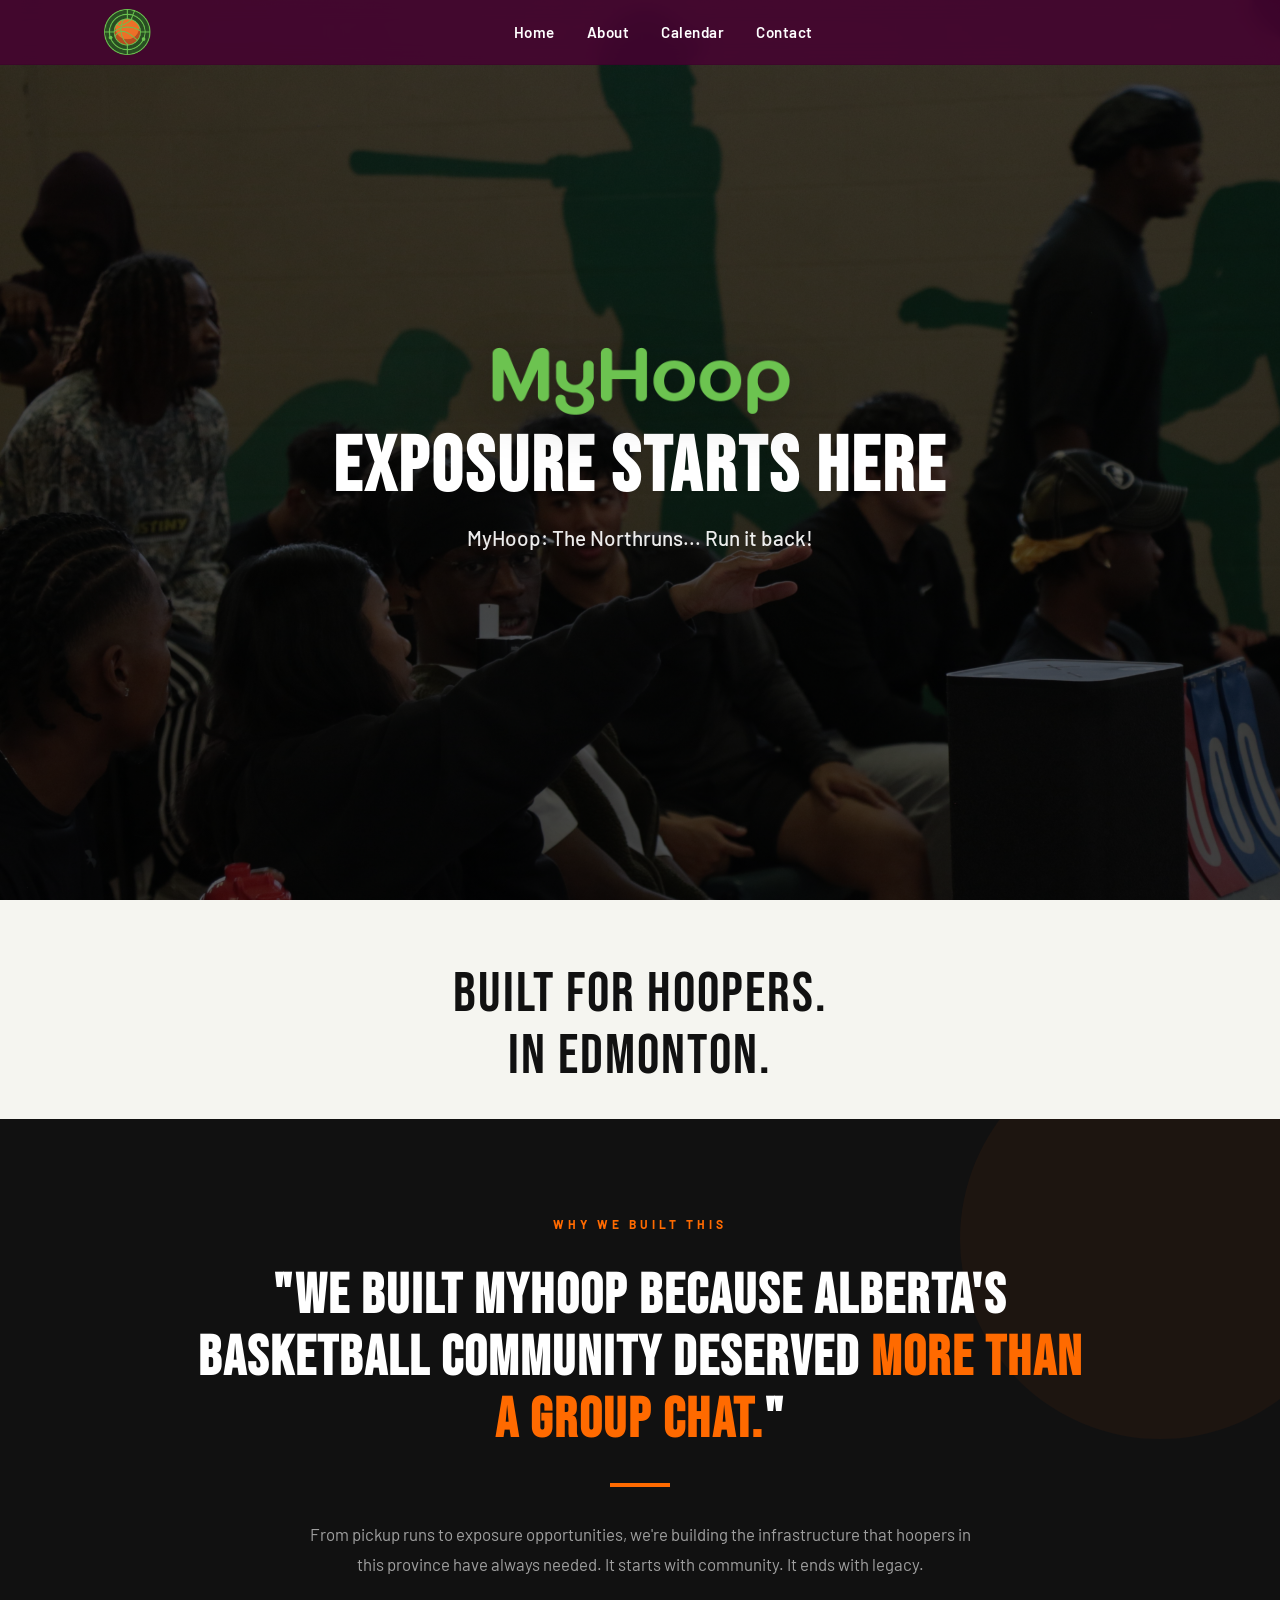
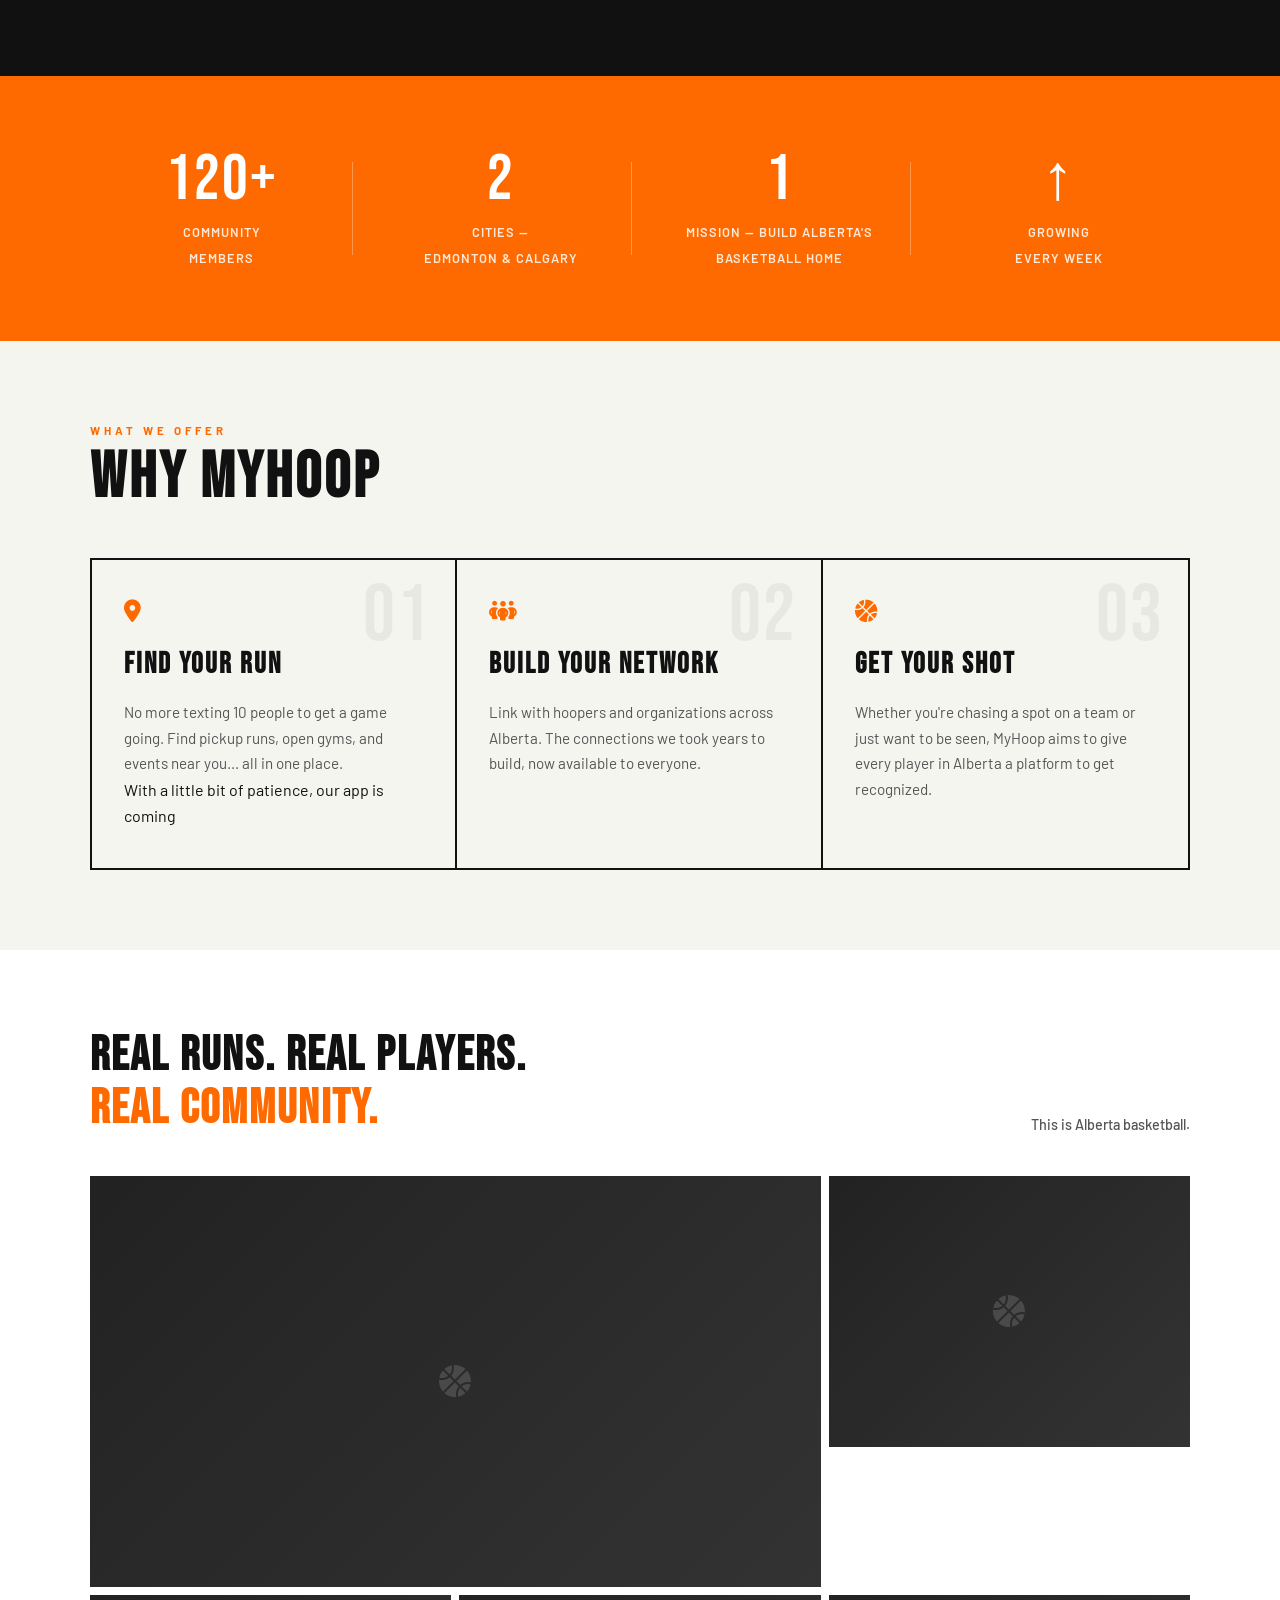
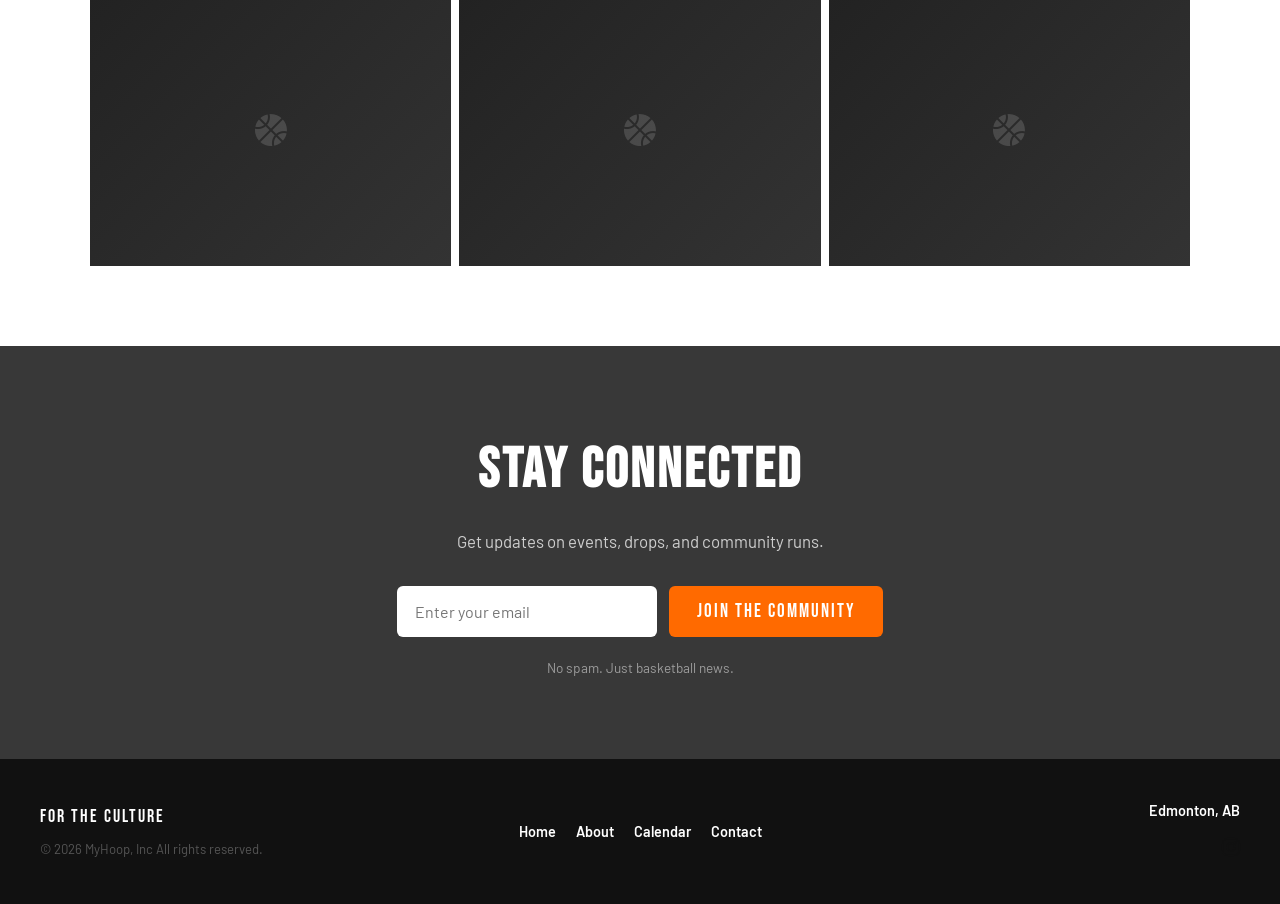
==== public/index.html @ 74fb1b5c "feat: add js script page to ameliorate the code reading but also separated the event from the calend" ====
<!DOCTYPE html>
<html lang="en">
<head>
  <meta charset="UTF-8" />
  <meta name="viewport" content="width=device-width, initial-scale=1.0">
  <link href="https://cdnjs.cloudflare.com/ajax/libs/font-awesome/6.5.1/css/all.min.css" rel="stylesheet"/>
  <link href="https://fonts.googleapis.com/css2?family=Bebas+Neue&family=Barlow:wght@400;500;600;700&display=swap" rel="stylesheet">
  <meta charset="UTF-8" />
  <title>MyHoop,Inc</title>
  <link rel="stylesheet" href="css/styles.css" />
  <link rel="icon" type="image/png" sizes="32x32" href="images/Logo_NoWords.png">
</head>
<body>

  <!-- NAVBAR -->
  <nav class="navbar">
    <div class="nav-inner">
      <div class="nav-left">
        <a href="index.html" class="brand">
          <img src="images/Logo_NoWords.png" alt="MyHoop,Inc Logo" class="logo">
        </a>
      </div>
      <div class="nav-center">
        <a href="index.html">Home</a>
        <a href="about.html">About</a>
        <a href="calendar.html">Calendar</a>
        <a href="contact.html">Contact</a>
      </div>
      <div class="nav-right">
        <button class="hamburger" id="hamburger" aria-label="Open menu">
          <span></span>
          <span></span>
          <span></span>
        </button>
      </div>
    </div>
  </nav>

  <!-- Slide Menu -->
  <div class="mobile-overlay" id="mobileOverlay"></div>
  <div class="mobile-menu" id="mobileMenu">
    <button class="mobile-menu-close" id="mobileClose">✕</button>
    <nav class="mobile-nav">
      <a href="index.html">Home</a>
      <a href="about.html">About</a>
      <a href="calendar.html">Calendar</a>
      <a href="contact.html">Contact</a>
    </nav>
  </div>

  <!-- HERO -->
  <header class="hero">
    <img src="images/hero_img.jpg" alt="Hero Image" class="hero-img">
    <div class="hero-content">
      <img src="images/Logo_Words.png" alt="MyHoop Logo" class="hero-logo">
      <h1>Exposure starts here</h1>
      <p>MyHoop: The Northruns... Run it back!</p>
    </div>
  </header>

  <!-- DESCRIPTION -->
  <section class="description">
    <p>Built for hoopers.<br> In Edmonton.</p>
  </section>

  <!-- SECTION 2: MISSION STATEMENT -->
  <section class="mission reveal">
    <div class="mission-inner">
      <span class="mission-label">Why we built this</span>
      <h2 class="mission-quote">
        "We built MyHoop because Alberta's basketball community deserved
        <span>more than a group chat.</span>"
      </h2>
      <div class="mission-bar"></div>
      <p class="mission-body">
        From pickup runs to exposure opportunities, we're building the infrastructure
        that hoopers in this province have always needed.
        It starts with community. It ends with legacy.
      </p>
    </div>
  </section>

  <!-- SECTION 3: STATS BAR -->
  <section class="stats reveal">
    <div class="stats-grid">
      <div class="stat-item">
        <span class="stat-number">120+</span>
        <span class="stat-label">Community<br>Members</span>
      </div>
      <div class="stat-item">
        <span class="stat-number">2</span>
        <span class="stat-label">Cities —<br>Edmonton & Calgary</span>
      </div>
      <div class="stat-item">
        <span class="stat-number">1</span>
        <span class="stat-label">Mission — build Alberta's<br>basketball home</span>
      </div>
      <div class="stat-item">
        <span class="stat-number">↑</span>
        <span class="stat-label">Growing<br>every week</span>
      </div>
    </div>
  </section>

  <!-- SECTION 4: WHY MYHOOP -->
  <section class="why reveal">
    <div class="why-inner">
      <div class="section-header">
        <span class="section-label">What we offer</span>
        <h2 class="section-title">Why MyHoop</h2>
      </div>
      <div class="why-grid">
        <div class="why-card">
          <span class="why-number">01</span>
          <i class="fa-solid fa-location-dot why-icon"></i>
          <h3 class="why-card-title">Find Your Run</h3>
          <p class="why-card-body">No more texting 10 people to get a game going. Find pickup runs, open gyms, and events near you... all in one place.</p>
          <p>With a little bit of patience, our app is coming</p>
        </div>
        <div class="why-card">
          <span class="why-number">02</span>
          <i class="fa-solid fa-people-group why-icon"></i>
          <h3 class="why-card-title">Build Your Network</h3>
          <p class="why-card-body">Link with hoopers and organizations across Alberta. The connections we took years to build, now available to everyone.</p>
        </div>
        <div class="why-card">
          <span class="why-number">03</span>
          <i class="fa-solid fa-basketball why-icon"></i>
          <h3 class="why-card-title">Get Your Shot</h3>
          <p class="why-card-body">Whether you're chasing a spot on a team or just want to be seen, MyHoop aims to give every player in Alberta a platform to get recognized.</p>
        </div>
      </div>
    </div>
  </section>

  <!-- SECTION 5: COMMUNITY PHOTOS -->
  <section class="community reveal">
    <div class="community-inner">
      <div class="community-intro">
        <h2 class="community-tagline">Real runs. Real players.<br><span>Real community.</span></h2>
        <p class="community-sub">This is Alberta basketball.</p>
      </div>
      <div class="photo-grid">
        <div class="photo-slot">
          <img src="images/home1.JPG" alt="Community run" onerror="this.parentElement.innerHTML='<div class=\'photo-placeholder\'><i class=\'fa-solid fa-basketball\'></i></div>'">
        </div>
        <div class="photo-slot">
          <img src="images/home2.jpg" alt="Community" onerror="this.parentElement.innerHTML='<div class=\'photo-placeholder\'><i class=\'fa-solid fa-basketball\'></i></div>'">
        </div>
        <div class="photo-slot">
          <img src="images/home3.JPG" alt="Community" onerror="this.parentElement.innerHTML='<div class=\'photo-placeholder\'><i class=\'fa-solid fa-basketball\'></i></div>'">
        </div>
        <div class="photo-slot">
          <img src="images/home4.JPG" alt="Community" onerror="this.parentElement.innerHTML='<div class=\'photo-placeholder\'><i class=\'fa-solid fa-basketball\'></i></div>'">
        </div>
        <div class="photo-slot">
          <img src="images/home5.jpg" alt="Community" onerror="this.parentElement.innerHTML='<div class=\'photo-placeholder\'><i class=\'fa-solid fa-basketball\'></i></div>'">
        </div>
      </div>
    </div>
  </section>

  <!-- CTA -->
  <section class="cta">
    <h2>Stay Connected</h2>
    <p>Get updates on events, drops, and community runs.</p>

    <form id="ctaSubscribe" class="cta-form">
      <input 
        id="email"
        type="email" 
        placeholder="Enter your email" 
        required
      >
      <button type="submit">Join the Community</button>
    </form>

    <div id="subConfirmation" class="sub-confirmation"></div>

    <span class="cta-note">No spam. Just basketball news.</span>
  </section>

  <!-- FOOTER -->
  <footer class="site-footer">
    <div class="footer-content">
      <!-- Left -->
      <div class="footer-brand">
        <p class="tagline">For the culture</p>
        <p class="copyright">© 2026 MyHoop, Inc All rights reserved.</p>
      </div>
      <!-- Middle -->
      <nav class="footer-nav">
        <a href="index.html">Home</a>
        <a href="about.html">About</a>
        <a href="calendar.html">Calendar</a>
        <a href="contact.html">Contact</a>
      </nav>
      <!-- Right -->
      <div class="footer-social">
        <span class="location">Edmonton, AB</span>

          <a href="https://www.instagram.com/myhoophq" target="_blank" aria-label="Instagram" rel="noopener">
            <i class="fa-brands fa-instagram"></i>
          </a>
        </div>
      </div>

    </div>
  </footer>

  <script src="js/nav_ham.js"></script>
  <script src="js/subscribe.js"></script>
  <script>
    const reveals = document.querySelectorAll('.reveal');
    const observer = new IntersectionObserver((entries) => {
      entries.forEach(entry => {
        if (entry.isIntersecting) {
          entry.target.classList.add('visible');
          observer.unobserve(entry.target);
        }
      });
    }, { threshold: 0.1 });
    reveals.forEach(el => observer.observe(el));

  </script>

</body>
</html>
---- public/css/styles.css ----
@import url('https://fonts.googleapis.com/css2?family=Bebas+Neue&family=Barlow:wght@400;500;600;700&display=swap');

:root {
  --orange:    #ff6a00;
  --black:     #111111;
  --dark:      #383838;
  --white:     #ffffff;
  --light:     #f5f5f5;
  --gray:      #555555;
  --chalk:     #F5F5F0;
  --burgundy:  rgba(70, 2, 49, 0.85);
  --green:     #1DB954;
  --green-dark:  #1a4d26;
  --font-display: 'Bebas Neue', sans-serif;
  --font-body:    'Barlow', system-ui, sans-serif;
}

*, *::before, *::after { box-sizing: border-box; margin: 0; padding: 0; }
body { font-family: var(--font-body); line-height: 1.6; color: var(--black); background: var(--chalk); overflow-x: hidden; }

/* ── NAVBAR ─────────────────────────────────────────────── */
.navbar {
  width: 100%;
  height: 65px;
  position: absolute;
  top: 0; left: 0;
  z-index: 50;
  background: var(--burgundy);
  backdrop-filter: blur(10px);
  border-bottom: 1px solid rgba(0,0,0,0.08);
}

.nav-inner {
  max-width: 1200px;
  margin: 0 auto;
  height: 100%;
  padding: 0 64px;
  display: flex;
  align-items: center;
  justify-content: space-between;
  gap: 24px;
}

.nav-left  { display: flex; align-items: center; }
.nav-right { display: flex; align-items: center; justify-content: flex-end; }

.nav-center {
  display: flex;
  gap: 2rem;
  align-items: center;
}

.nav-center a {
  text-decoration: none;
  color: var(--white);
  font-family: var(--font-body);
  font-weight: 600;
  font-size: 0.95rem;
  letter-spacing: 0.5px;
  transition: color 0.2s ease;
}

.nav-center a:hover { color: var(--orange); }

.logo {
  height: 46px;
  width: auto;
  display: block;
}

/* ── NAV : HAMBURGER BUTTON ────────────────────────────────────────── */
.hamburger {
  display: none;
  flex-direction: column;
  gap: 5px;
  background: none;
  border: none;
  cursor: pointer;
  padding: 4px;
}

.hamburger span {
  display: block;
  width: 24px;
  height: 2px;
  background: var(--white);
  border-radius: 2px;
  transition: all 0.3s ease;
}

/* ── NAV : MOBILE MENU ─────────────────────────────────────────────── */
.mobile-menu {
  position: fixed;
  top: 0;
  right: -100%;
  left: auto;
  width: 75%;
  max-width: 320px;
  height: 100vh;
  background: var(--white);
  z-index: 200;
  padding: 2rem 2rem;
  transition: left 0.35s ease;
  display: flex;
  flex-direction: column;
}

.mobile-menu.open {
  right: 0;
}

.mobile-menu-close {
  align-self: flex-end;
  background: none;
  border: none;
  font-size: 1.3rem;
  cursor: pointer;
  color: var(--black);
  margin-bottom: 2.5rem;
  padding: 4px;
}

.mobile-nav {
  display: flex;
  flex-direction: column;
  gap: 0;
}

.mobile-nav a {
  font-family: var(--font-body);
  font-size: 1.2rem;
  font-weight: 600;
  color: var(--black);
  text-decoration: none;
  padding: 1.1rem 0;
  border-bottom: 1px solid #eeeeee;
  display: flex;
  justify-content: space-between;
  align-items: center;
  transition: color 0.2s ease;
}

.mobile-nav a::after {
  content: "›";
  font-size: 1.2rem;
  color: #ccc;
}

.mobile-nav a:hover { color: var(--orange); }

/* OVERLAY  */
.mobile-overlay {
  position: fixed;
  inset: 0;
  background: rgba(0,0,0,0.45);
  z-index: 199;
  opacity: 0;
  pointer-events: none;
  transition: opacity 0.35s ease;
}

.mobile-overlay.open {
  opacity: 1;
  pointer-events: all;
}

/* ── HERO ────────────────────────────────────────────────── */
.hero {
  position: relative;
  height: 100vh;
  overflow: hidden;
}

.hero-img {
  position: absolute;
  inset: 0;
  width: 100%;
  height: 100%;
  object-fit: cover;
  object-position: center;
}

.hero::after {
  content: "";
  position: absolute;
  inset: 0;
  background: linear-gradient(to bottom, rgba(0,0,0,0.55), rgba(0,0,0,0.65));
  z-index: 1;
}

.hero-content {
  position: absolute;
  z-index: 2;
  top: 50%;
  left: 50%;
  transform: translate(-50%, -50%);
  display: flex;
  flex-direction: column;
  align-items: center;
  text-align: center;
  gap: 16px;
  width: min(1000px, 92%);
  padding: 0 16px;
}

.hero-logo {
  width: 300px;
  height: auto;
  filter: drop-shadow(0 10px 24px rgba(0,0,0,0.35));
}

.hero-content h1 {
  margin: 0;
  color: var(--white);
  font-family: var(--font-display);
  font-size: clamp(2.6rem, 6vw, 5.5rem);
  letter-spacing: 3px;
  line-height: 0.95;
}

.hero-content p {
  margin: 0;
  color: rgba(255,255,255,0.92);
  font-family: var(--font-body);
  font-size: clamp(1rem, 1.8vw, 1.3rem);
  font-weight: 500;
}

/* ── DESCRIPTION (Home) ──────────────────────────────────── */
.description {
  font-family: var(--font-display);
  font-size: clamp(2rem, 5vw, 3.5rem);
  letter-spacing: 2px;
  color: var(--black);
  text-align: center;
  padding: 4rem 2rem 2rem;
  line-height: 1.1;
}

/* ── MISSION STATEMENT (Home — Section 2) ────────────────── */
.mission {
  padding: 6rem 2rem;
  background: var(--black);
  position: relative;
  overflow: hidden;
}

.mission::before {
  content: '';
  position: absolute;
  top: -80px; right: -80px;
  width: 400px; height: 400px;
  border-radius: 50%;
  background: var(--orange);
  opacity: 0.05;
}

.mission-inner {
  max-width: 900px;
  margin: 0 auto;
  text-align: center;
  position: relative;
}

.mission-label {
  font-family: var(--font-body);
  font-size: 0.75rem;
  font-weight: 700;
  letter-spacing: 4px;
  text-transform: uppercase;
  color: var(--orange);
  margin-bottom: 2rem;
  display: block;
}

.mission-quote {
  font-family: var(--font-display);
  font-size: clamp(2rem, 4.5vw, 3.5rem);
  color: var(--white);
  letter-spacing: 2px;
  line-height: 1.1;
  margin-bottom: 2rem;
}

.mission-quote span { color: var(--orange); }

.mission-bar {
  width: 60px;
  height: 4px;
  background: var(--orange);
  margin: 0 auto 2rem;
}

.mission-body {
  font-family: var(--font-body);
  font-size: 1.05rem;
  color: rgba(255,255,255,0.6);
  line-height: 1.8;
  max-width: 680px;
  margin: 0 auto;
}

/* ── STATS BAR (Home — Section 3) ────────────────────────── */
.stats {
  background: var(--orange);
  padding: 3.5rem 2rem;
}

.stats-grid {
  display: grid;
  grid-template-columns: repeat(4, 1fr);
  max-width: 1100px;
  margin: 0 auto;
  gap: 1rem;
}

.stat-item {
  text-align: center;
  padding: 1rem;
  position: relative;
}

.stat-item:not(:last-child)::after {
  content: '';
  position: absolute;
  right: 0; top: 20%; bottom: 20%;
  width: 1px;
  background: rgba(255,255,255,0.3);
}

.stat-number {
  font-family: var(--font-display);
  font-size: clamp(2.8rem, 5vw, 4.5rem);
  color: var(--white);
  letter-spacing: 2px;
  line-height: 1;
  display: block;
  margin-bottom: 0.4rem;
}

.stat-label {
  font-family: var(--font-body);
  font-size: 0.8rem;
  font-weight: 600;
  color: rgba(255,255,255,0.85);
  text-transform: uppercase;
  letter-spacing: 1px;
  line-height: 1.4;
}

/* ── WHY MYHOOP (Home — Section 4) ───────────────────────── */
.why {
  padding: 5rem 2rem;
  background: var(--chalk);
}

.why-inner {
  max-width: 1100px;
  margin: 0 auto;
}

.section-header { margin-bottom: 3rem; }

.section-label {
  font-family: var(--font-body);
  font-size: 0.72rem;
  font-weight: 700;
  letter-spacing: 4px;
  text-transform: uppercase;
  color: var(--orange);
  margin-bottom: 0.4rem;
  display: block;
}

.section-title {
  font-family: var(--font-display);
  font-size: clamp(2.5rem, 5vw, 4rem);
  letter-spacing: 3px;
  color: var(--black);
  line-height: 1;
}

.why-grid {
  display: grid;
  grid-template-columns: repeat(3, 1fr);
  border: 2px solid var(--black);
}

.why-card {
  padding: 2.5rem 2rem;
  border-right: 2px solid var(--black);
  position: relative;
  transition: background 0.25s ease;
}

.why-card:last-child { border-right: none; }
.why-card:hover { background: var(--indigo); }
.why-card:hover .why-card-title,
.why-card:hover .why-card-body { color: var(--white); }
.why-card:hover .why-icon { color: var(--orange); }
.why-card:hover .why-number { color: rgba(255,255,255,0.06); }

.why-number {
  font-family: var(--font-display);
  font-size: 5rem;
  color: rgba(0,0,0,0.05);
  line-height: 1;
  position: absolute;
  top: 1rem; right: 1.5rem;
  letter-spacing: 2px;
  transition: color 0.25s ease;
  user-select: none;
}

.why-icon {
  font-size: 1.4rem;
  color: var(--orange);
  margin-bottom: 1.2rem;
  display: block;
  transition: color 0.25s ease;
}

.why-card-title {
  font-family: var(--font-display);
  font-size: 1.8rem;
  letter-spacing: 2px;
  color: var(--black);
  margin-bottom: 0.75rem;
  transition: color 0.25s ease;
}

.why-card-body {
  font-family: var(--font-body);
  font-size: 0.95rem;
  color: var(--gray);
  line-height: 1.7;
  transition: color 0.25s ease;
}

/* ── COMMUNITY PHOTOS (Home — Section 5) ─────────────────── */
.community {
  padding: 5rem 2rem;
  background: var(--white);
}

.community-inner {
  max-width: 1100px;
  margin: 0 auto;
}

.community-intro {
  display: flex;
  justify-content: space-between;
  align-items: flex-end;
  margin-bottom: 2.5rem;
  flex-wrap: wrap;
  gap: 1rem;
}

.community-tagline {
  font-family: var(--font-display);
  font-size: clamp(2rem, 4vw, 3rem);
  letter-spacing: 2px;
  line-height: 1.1;
  color: var(--black);
}

.community-tagline span { color: var(--orange); }

.community-sub {
  font-family: var(--font-body);
  font-size: 0.9rem;
  color: var(--gray);
  font-weight: 500;
}

.photo-grid {
  display: grid;
  grid-template-columns: repeat(3, 1fr);
  grid-template-rows: auto auto;
  gap: 8px;
}

.photo-slot {
  background: #ddd;
  aspect-ratio: 4/3;
  overflow: hidden;
}

.photo-slot:first-child {
  grid-column: span 2;
  aspect-ratio: 16/9;
}

.photo-slot img {
  width: 100%; height: 100%;
  object-fit: cover;
  display: block;
  transition: transform 0.4s ease;
}

.photo-slot:hover img { transform: scale(1.04); }

.photo-placeholder {
  width: 100%; height: 100%;
  background: linear-gradient(135deg, #222 0%, #333 100%);
  display: flex;
  align-items: center;
  justify-content: center;
}

.photo-placeholder i {
  font-size: 2rem;
  color: rgba(255,255,255,0.15);
}

/* ── CALENDAR ─────────────────────────────────────────────── */
.cal-page { background: #F5F2EC; min-height: 100vh; }
.cal-page .navbar { background: rgba(245,242,236,0.88); border-bottom: 1px solid rgba(0,0,0,0.08); }

/* HERO */
.cal-hero { background: #F5F2EC; padding: 100px 2rem 2.5rem; text-align: center; }
.cal-hero h1 { font-family: var(--font-display); font-size: clamp(2.5rem,5vw,4rem); letter-spacing: 4px; color: #111; line-height: 1; margin-bottom: 0.3rem; }
.cal-hero p  { font-family: var(--font-body); font-size: 0.9rem; color: #888; }

/* MAIN LAYOUT */
.cal-body { background: #F5F2EC; padding: 2rem 2rem 5rem; }
.cal-container { max-width: 1280px; margin: 0 auto; display: grid; grid-template-columns: 220px 1fr; gap: 2.5rem; align-items: start; }

/* LEFT — desktop: stacked column */
.cal-left { position: sticky; top: 80px; }

/* On desktop: month block + controls stacked normally */
.month-block { margin-bottom: 1.75rem; }
.month-name  { font-family: var(--font-display); font-size: clamp(3.5rem,5vw,5.5rem); letter-spacing: 2px; color: #000; line-height: 0.9; display: block; }
.month-year  { font-family: var(--font-display); font-size: clamp(1.4rem,2.5vw,2rem); letter-spacing: 3px; color: #8A8A8A; display: block; margin-top: 0.15rem; margin-bottom: 0.75rem; }

.month-arrows { display: flex; gap: 6px; margin-bottom: 0; }
.month-arr    { width: 32px; height: 32px; border-radius: 50%; border: 1.5px solid #D0D0D0; background: transparent; color: #111; font-size: 0.75rem; cursor: pointer; display: flex; align-items: center; justify-content: center; transition: all 0.2s ease; }
.month-arr:hover { background: #111; color: #fff; border-color: #111; }

.left-controls { margin-top: 1.75rem; }

/* Section pill */
.section-pill { display: inline-flex; background: #111; color: #fff; font-family: var(--font-body); font-size: 0.62rem; font-weight: 700; letter-spacing: 3px; text-transform: uppercase; padding: 5px 14px; border-radius: 999px; margin-bottom: 0.7rem; }

/* City toggle */
.city-toggle { display: flex; flex-wrap: wrap; gap: 6px; margin-bottom: 1.5rem; }
.city-btn    { font-family: var(--font-body); font-size: 0.78rem; font-weight: 600; padding: 5px 16px; border-radius: 999px; border: 1.5px solid #D0D0D0; background: transparent; color: #111; cursor: pointer; transition: all 0.2s ease; }
.city-btn.active, .city-btn:hover { background: #7a7979; color: #fff; border-color: #df8004; }

/* Legend */
.legend-lbl   { font-family: var(--font-body); font-size: 0.62rem; font-weight: 700; letter-spacing: 3px; text-transform: uppercase; color: #888; display: block; margin-bottom: 0.65rem; }
.legend-pills { display: flex; flex-wrap: wrap; gap: 6px; }
.legend-pill  { font-family: var(--font-body); font-size: 0.65rem; font-weight: 700; letter-spacing: 1px; text-transform: uppercase; padding: 5px 12px; border-radius: 999px; color: #fff; }
.pill-league  { background: #E5A623; }
.pill-tourney { background: #C75B2A; }
.pill-pickup  { background: #2F6F5E; }
.pill-allstar { background: #555; }

/* RIGHT */
.cal-right { min-width: 0; }
.cal-day-row { display: grid; grid-template-columns: repeat(7,1fr); gap: 3px; margin-bottom: 4px; }
.cal-day-pill { background: #111; color: #fff; font-family: var(--font-body); font-size: 0.6rem; font-weight: 700; letter-spacing: 2px; text-transform: uppercase; text-align: center; padding: 6px 2px; border-radius: 999px; }

.cal-grid     { display: grid; grid-template-columns: repeat(7,1fr); }
.cal-week-sep { grid-column: 1/-1; height: 1px; background: #E0E0E0; margin: 2px 0; }
.cal-cell     { padding: 7px 3px 12px; text-align: center; min-height: 82px; }

.cal-date-circle { width: 32px; height: 32px; border-radius: 50%; display: inline-flex; align-items: center; justify-content: center; font-family: var(--font-display); font-size: 1rem; letter-spacing: 1px; margin-bottom: 4px; transition: transform 0.15s ease; }
.c-default  { background: #111; color: #fff; }
.c-other    { background: transparent; color: #C8C8C8; }
.c-league   { background: #E5A623; color: #fff; cursor: pointer; }
.c-tourney  { background: #C75B2A; color: #fff; cursor: pointer; }
.c-pickup   { background: #2F6F5E; color: #fff; cursor: pointer; }
.c-allstar  { background: #555;    color: #fff; cursor: pointer; }
.c-today    { background: var(--orange); color: #fff; }
.cal-date-circle.clickable:hover { transform: scale(1.12); }

.cal-ev-lbl { font-family: var(--font-body); font-size: 0.58rem; font-weight: 600; color: #333; line-height: 1.3; max-width: 62px; margin: 0 auto; cursor: pointer; }
.cal-ev-lbl:hover { color: #000; }

/* UPCOMING */
.upcoming-section { background: #F5F2EC; padding: 0 2rem 5rem; }
.upcoming-inner   { max-width: 1280px; margin: 0 auto; border-top: 1.5px solid #E0E0E0; padding-top: 3rem; }
.upcoming-title   { font-family: var(--font-display); font-size: clamp(2.5rem,4vw,3.5rem); letter-spacing: 3px; color: #111; margin-bottom: 0.2rem; }
.upcoming-sub     { font-family: var(--font-body); font-size: 0.82rem; color: #888; margin-bottom: 2rem; }
.ev-row     { display: grid; grid-template-columns: 65px 1fr auto; align-items: center; gap: 1.5rem; padding: 1.1rem 0; border-bottom: 1px solid #E0E0E0; cursor: pointer; transition: background 0.15s; }
.ev-row:hover { background: rgba(0,0,0,0.02); }
.ev-day-num { font-family: var(--font-display); font-size: 2rem; letter-spacing: 1px; color: #111; line-height: 1; }
.ev-day-mon { font-family: var(--font-body); font-size: 0.62rem; font-weight: 700; letter-spacing: 2px; text-transform: uppercase; color: #888; }
.ev-row-info h4 { font-family: var(--font-display); font-size: 1.25rem; letter-spacing: 2px; color: #111; margin-bottom: 2px; }
.ev-row-info p  { font-family: var(--font-body); font-size: 0.8rem; color: #888; }
.ev-badge { font-family: var(--font-body); font-size: 0.62rem; font-weight: 700; letter-spacing: 2px; text-transform: uppercase; padding: 5px 12px; border-radius: 999px; color: #fff; white-space: nowrap; }
.ev-badge.league  { background: #E5A623; }
.ev-badge.tourney { background: #C75B2A; }
.ev-badge.pickup  { background: #2F6F5E; }
.ev-badge.allstar { background: #555; }

/* PARTNER */
.partner-callout   { background: var(--dark); padding: 5rem 2rem; text-align: center; }
.partner-callout h2 { font-family: var(--font-display); font-size: clamp(2.2rem,4vw,3.5rem); letter-spacing: 3px; color: #fff; margin-bottom: 0.75rem; }
.partner-callout p  { font-family: var(--font-body); font-size: 1rem; color: rgba(255,255,255,0.5); max-width: 500px; margin: 0 auto 2rem; line-height: 1.7; }
.partner-callout a  { display: inline-block; font-family: var(--font-display); font-size: 1.1rem; letter-spacing: 2px; padding: 13px 36px; background: #ff6a00; color: #fff; text-decoration: none; border-radius: 999px; transition: opacity 0.2s; }
.partner-callout a:hover { opacity: 0.85; }
.cal-page .site-footer { background: #eee; }

/* MODAL */
.ev-overlay { position: fixed; inset: 0; background: rgba(0,0,0,0.45); z-index: 300; display: flex; align-items: center; justify-content: center; padding: 1rem; opacity: 0; pointer-events: none; transition: opacity 0.2s ease; }
.ev-overlay.open { opacity: 1; pointer-events: all; }
.ev-modal  { background: #fff; border-radius: 16px; padding: 2rem; max-width: 420px; width: 100%; position: relative; transform: translateY(14px); transition: transform 0.22s ease; }
.ev-overlay.open .ev-modal { transform: translateY(0); }
.ev-modal-close { position: absolute; top: 1rem; right: 1rem; background: none; border: 1.5px solid #D0D0D0; color: #888; width: 32px; height: 32px; border-radius: 50%; font-size: 0.9rem; cursor: pointer; display: flex; align-items: center; justify-content: center; transition: all 0.15s ease; }
.ev-modal-close:hover { background: #111; color: #fff; border-color: #111; }
.modal-type-pill { display: inline-block; font-family: var(--font-body); font-size: 0.62rem; font-weight: 700; letter-spacing: 2px; text-transform: uppercase; padding: 4px 12px; border-radius: 999px; color: #fff; margin-bottom: 1rem; }
.modal-title   { font-family: var(--font-display); font-size: 2rem; letter-spacing: 2px; color: #111; margin-bottom: 0.4rem; }
.modal-meta    { font-family: var(--font-body); font-size: 0.82rem; color: #888; margin-bottom: 1rem; line-height: 1.6; }
.modal-desc    { font-family: var(--font-body); font-size: 0.95rem; color: #444; line-height: 1.7; margin-bottom: 1.25rem; }
.modal-contact { font-family: var(--font-body); font-size: 0.85rem; font-weight: 700; color: #C75B2A; }


/* ── CTA ─────────────────────────────────────────────────── */
.cta {
  background: var(--dark);
  color: var(--white);
  text-align: center;
  padding: 5rem 2rem;
}

.cta h2 {
  font-family: var(--font-display);
  font-size: clamp(2.2rem, 5vw, 3.5rem);
  letter-spacing: 3px;
  margin-bottom: 0.75rem;
}

.cta p {
  font-family: var(--font-body);
  font-size: 1.05rem;
  margin-bottom: 2rem;
  opacity: 0.75;
}

.cta-form {
  display: flex;
  justify-content: center;
  gap: 12px;
  flex-wrap: wrap;
}

.cta-form input {
  padding: 14px 18px;
  font-size: 1rem;
  border-radius: 6px;
  border: none;
  min-width: 260px;
  font-family: var(--font-body);
}

.cta-form button {
  padding: 14px 28px;
  font-family: var(--font-display);
  font-size: 1.2rem;
  letter-spacing: 2px;
  background: var(--orange);
  color: var(--white);
  border: none;
  border-radius: 6px;
  cursor: pointer;
  transition: opacity 0.2s ease;
}

.cta-form button:hover { opacity: 0.9; }

.cta-note {
  display: block;
  margin-top: 1.2rem;
  font-family: var(--font-body);
  font-size: 0.85rem;
  opacity: 0.5;
}

.sub-confirmation {
  margin-top: 20px;
  font-size: 1rem;
  font-weight: 500;
  font-family: var(--font-body);
}

/* ── CONTACT PAGE ────────────────────────────────────────── */
.full-page-cta {
  background: var(--gray);
  color: var(--white);
  padding: 150px 20px;
  margin-top: -70px;
  width: 100%;
  display: flex;
  justify-content: center;
}

.dual-form-wrapper {
  display: flex;
  width: 100%;
  max-width: 1200px;
  gap: 60px;
}

.form-side { flex: 1; }

.form-side h2 {
  font-family: var(--font-display);
  font-size: 2.8rem;
  letter-spacing: 3px;
  margin-bottom: 12px;
}

.form-side p {
  font-family: var(--font-body);
  font-size: 1.05rem;
  margin-bottom: 28px;
  opacity: 0.75;
}

.vertical-cta-form {
  display: flex;
  flex-direction: column;
  gap: 15px;
}

.vertical-cta-form input,
.vertical-cta-form textarea {
  padding: 14px 18px;
  font-size: 1rem;
  border-radius: 6px;
  border: none;
  width: 100%;
  font-family: var(--font-body);
}

.vertical-cta-form button {
  padding: 14px 28px;
  font-family: var(--font-display);
  font-size: 1.2rem;
  letter-spacing: 2px;
  background: var(--orange);
  color: var(--white);
  border: none;
  border-radius: 6px;
  cursor: pointer;
  transition: opacity 0.2s ease;
}

.vertical-cta-form button:hover { opacity: 0.9; }

/* ── ABOUT PAGE ──────────────────────────────────────────── */
.about-community {
  padding: 150px 20px;
  max-width: 1200px;
  margin: 0 auto;
  margin-top: -60px;
}

.about-header {
  display: grid;
  grid-template-columns: 1fr 1fr;
  gap: 40px;
  margin-bottom: 80px;
  align-items: start;
}

.about-header h2 {
  font-family: var(--font-display);
  font-size: clamp(3rem, 6vw, 5rem);
  letter-spacing: 3px;
  line-height: 1;
  color: var(--black);
}

.about-copy p {
  font-family: var(--font-body);
  font-size: 1.1rem;
  font-weight: 500;
  line-height: 1.8;
  margin-bottom: 15px;
  color: var(--gray);
}

.highlight { font-weight: 700; color: var(--black); }

/* LOCATIONS */
.locations {
  background: var(--dark);
  color: var(--white);
  padding: 0;
  margin-bottom: 80px;
  overflow: hidden;
}

.location-head {
  background: var(--green-dark);
  color: var(--white);
  padding: 24px 40px;
  font-family: var(--font-display);
  font-size: 2rem;
  letter-spacing: 3px;
  display: block;
}

.locations ul {
  list-style: none;
  padding: 0 40px;
}

.locations li {
  font-family: var(--font-display);
  font-size: 2.5rem;
  letter-spacing: 3px;
  font-weight: 400;
  padding: 20px 0;
  border-bottom: 1px solid rgba(255,255,255,0.1);
}

.locations li:last-child { border-bottom: none; color: rgba(255,255,255,0.4); font-size: 1.8rem; }

/* COMMUNITY GRID */
.community-grid {
  display: grid;
  grid-template-columns: repeat(3, 1fr);
  gap: 8px;
  margin-bottom: 80px;
}

.community-grid img {
  width: 100%;
  height: 260px;
  object-fit: cover;
  display: block;
  transition: transform 0.4s ease;
}

.community-grid img:hover { transform: scale(1.02); }

/* TEAM */
.team-section { margin-bottom: 80px; }

.team-section h3 {
  font-family: var(--font-display);
  font-size: clamp(2.5rem, 5vw, 4rem);
  letter-spacing: 3px;
  color: var(--black);
  margin-bottom: 8px;
}

.team-sub {
  font-family: var(--font-body);
  font-size: 1rem;
  font-weight: 600;
  color: var(--gray);
  margin-bottom: 28px;
}

.team-grid {
  display: grid;
  grid-template-columns: repeat(4, 1fr);
  gap: 8px;
}

.team-grid img {
  width: 100%;
  height: 220px;
  object-fit: cover;
  display: block;
}

/* IG PREVIEW */
.ig-preview { text-align: center; margin-bottom: 40px; }

.ig-preview h3 {
  font-family: var(--font-display);
  font-size: clamp(2rem, 4vw, 3rem);
  letter-spacing: 3px;
  margin-bottom: 20px;
  color: var(--black);
}

.ig-preview img {
  width: 100%;
  max-width: 500px;
  border-radius: 16px;
  border: 3px solid var(--green);
}

/* ── FOOTER ──────────────────────────────────────────────── */
.site-footer {
  background: var(--black);
  color: var(--white);
  padding: 40px 20px;
}

.footer-content {
  display: grid;
  grid-template-columns: 1fr 1fr 1fr;
  align-items: center;
  max-width: 1200px;
  margin: 0 auto;
}

.footer-brand { text-align: left; }

.tagline {
  font-family: var(--font-display);
  font-size: 1.1rem;
  letter-spacing: 2px;
  margin-bottom: 8px;
}

.copyright {
  font-family: var(--font-body);
  font-size: 0.82rem;
  color: var(--gray);
}

.footer-nav {
  display: flex;
  justify-content: center;
  gap: 20px;
}

.footer-nav a {
  font-family: var(--font-body);
  color: var(--white);
  text-decoration: none;
  font-weight: 600;
  font-size: 0.9rem;
  transition: color 0.2s ease;
}

.footer-nav a:hover { color: var(--orange); }

.footer-social { text-align: right; }

.location {
  display: block;
  margin-bottom: 8px;
  font-family: var(--font-body);
  font-weight: 600;
  font-size: 0.9rem;
}

.footer-social a {
  color: var(--black);
  font-size: 1.3rem;
  transition: color 0.2s ease;
}

.footer-social a:hover { color: var(--orange); }

/* ── SCROLL REVEAL ───────────────────────────────────────── */
.reveal {
  opacity: 0;
  transform: translateY(28px);
  transition: opacity 0.6s ease, transform 0.6s ease;
}

.reveal.visible {
  opacity: 1;
  transform: translateY(0);
}

/* ── RESPONSIVE ──────────────────────────────────────────── */
@media (max-width: 900px) {
  .nav-inner { padding: 0 24px; }

  .stats-grid { grid-template-columns: repeat(2, 1fr); }
  .stat-item:nth-child(2)::after { display: none; }

  .why-grid { grid-template-columns: 1fr; }
  .why-card { border-right: none; border-bottom: 2px solid var(--black); }
  .why-card:last-child { border-bottom: none; }

  .about-header { grid-template-columns: 1fr; }
  .team-grid { grid-template-columns: repeat(2, 1fr); }

  .dual-form-wrapper { flex-direction: column; }

  .photo-grid { grid-template-columns: repeat(2, 1fr); }
  .photo-slot:first-child { grid-column: span 2; }

  .cal-container { grid-template-columns: 1fr; }
  .cal-left      { position: static; }

  /* Left block splits into 2 cols: title | controls */
  .cal-left-inner {
    display: grid;
    grid-template-columns: auto 1fr;
    gap: 1.5rem;
    align-items: start;
    margin-bottom: 1.5rem;
  }

  .month-block   { margin-bottom: 0; }
  .left-controls { margin-top: 0; padding-top: 0.25rem; }

  /* Hide nav center and show hamburger under 900px */
  .nav-center  { display: none; }
  .hamburger   { display: flex; }

}

@media (max-width: 600px) {
  .community-grid { grid-template-columns: repeat(2, 1fr); }
  .stats-grid { grid-template-columns: repeat(2, 1fr); }

  .footer-content { grid-template-columns: 1fr; gap: 1.5rem; text-align: center; }
  .footer-brand, .footer-social { text-align: center; }
  .footer-nav { flex-wrap: wrap; }

  .photo-grid { grid-template-columns: 1fr; }
  .photo-slot:first-child { grid-column: span 1; aspect-ratio: 4/3; }

  .cal-cell { min-height: 58px; padding: 5px 1px 8px; }
  .cal-date-circle { width: 26px; height: 26px; font-size: 0.82rem; }
  .cal-ev-lbl { font-size: 0.5rem; }
  .ev-row { grid-template-columns: 50px 1fr; }
  .ev-badge { display: none; }

}
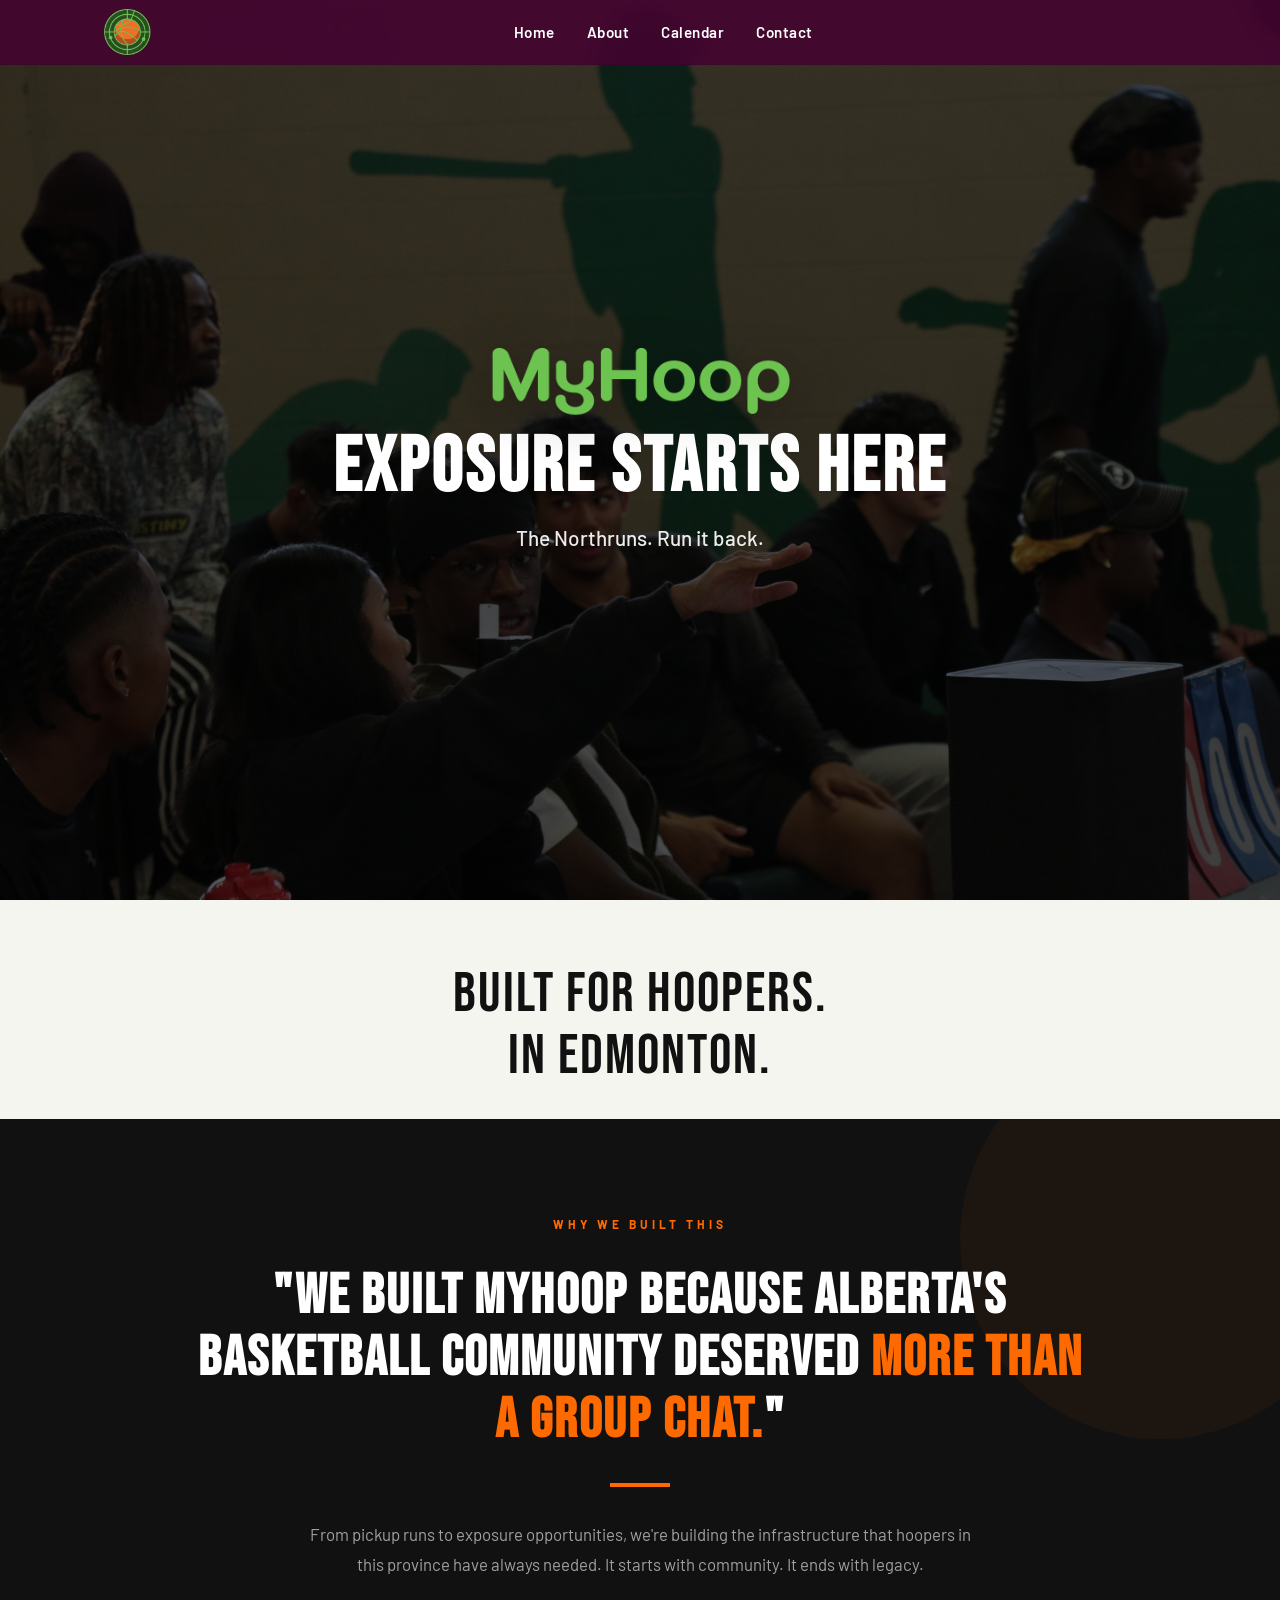
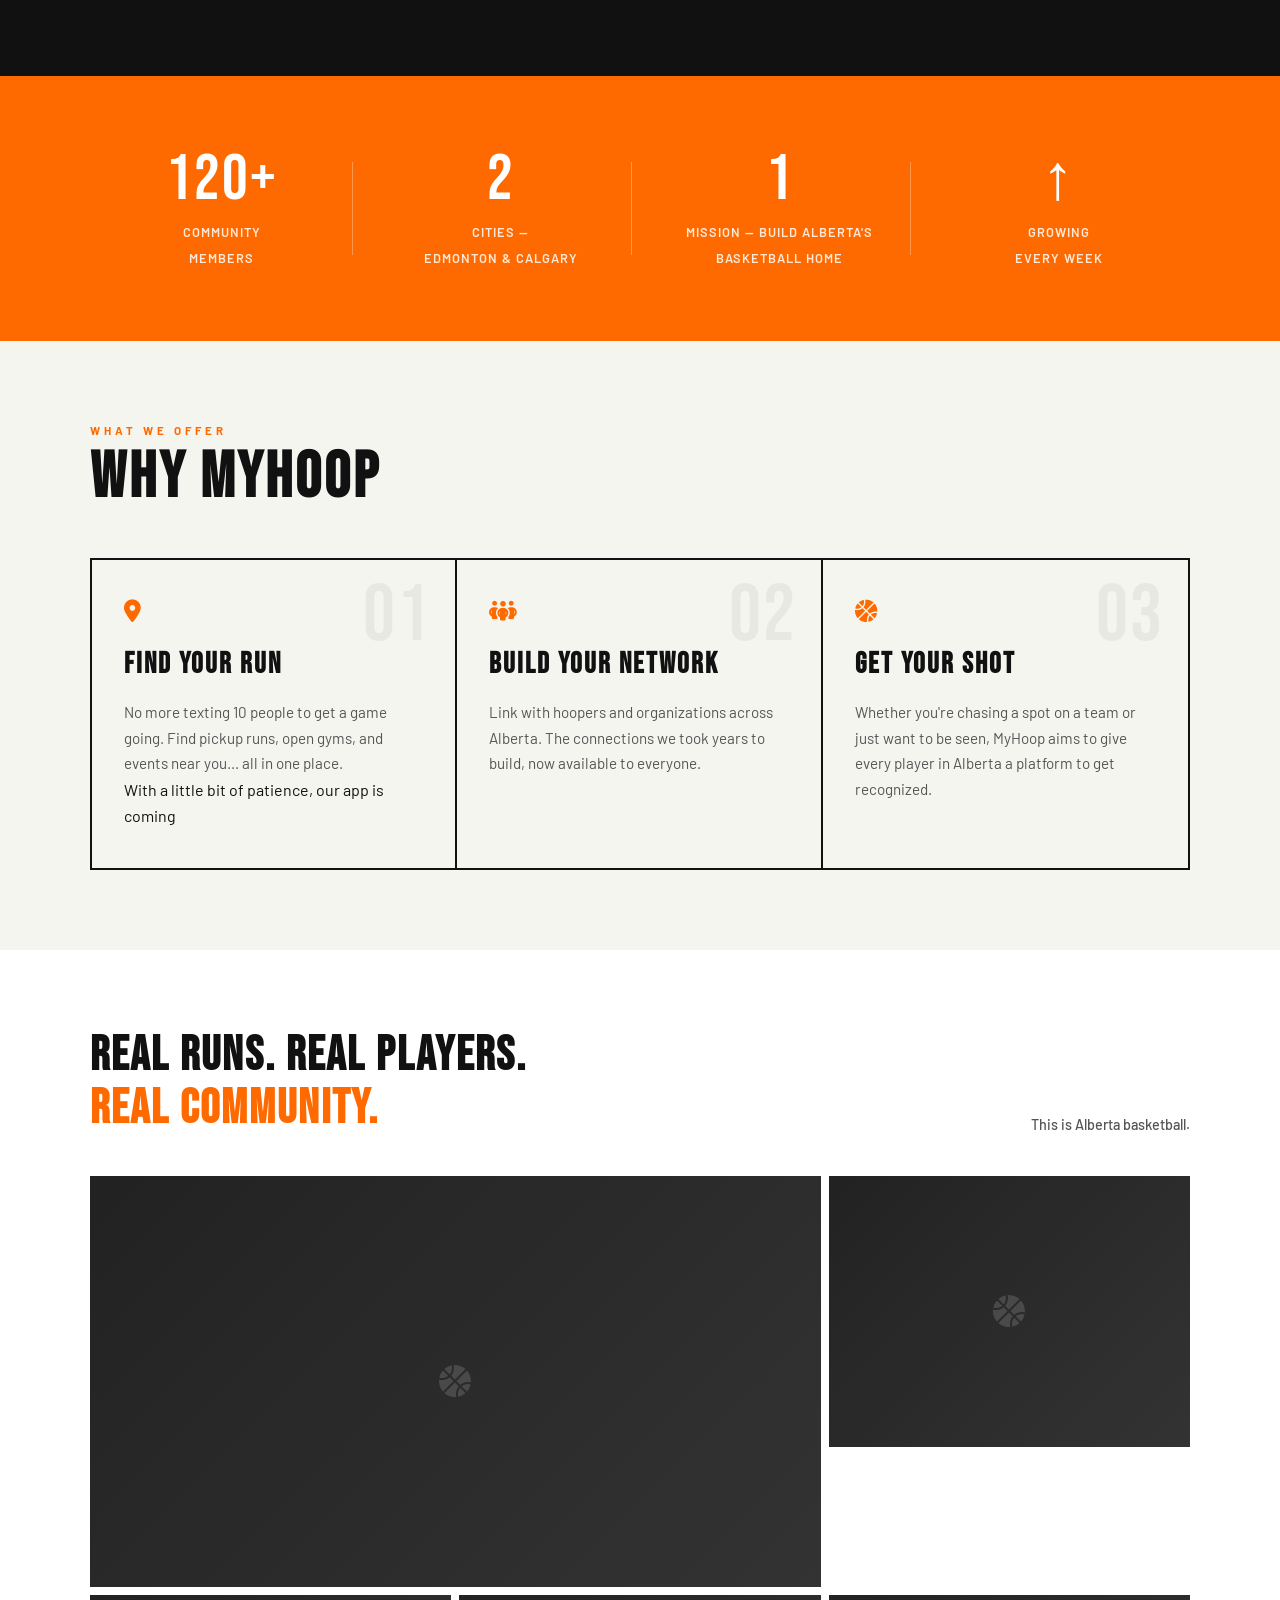
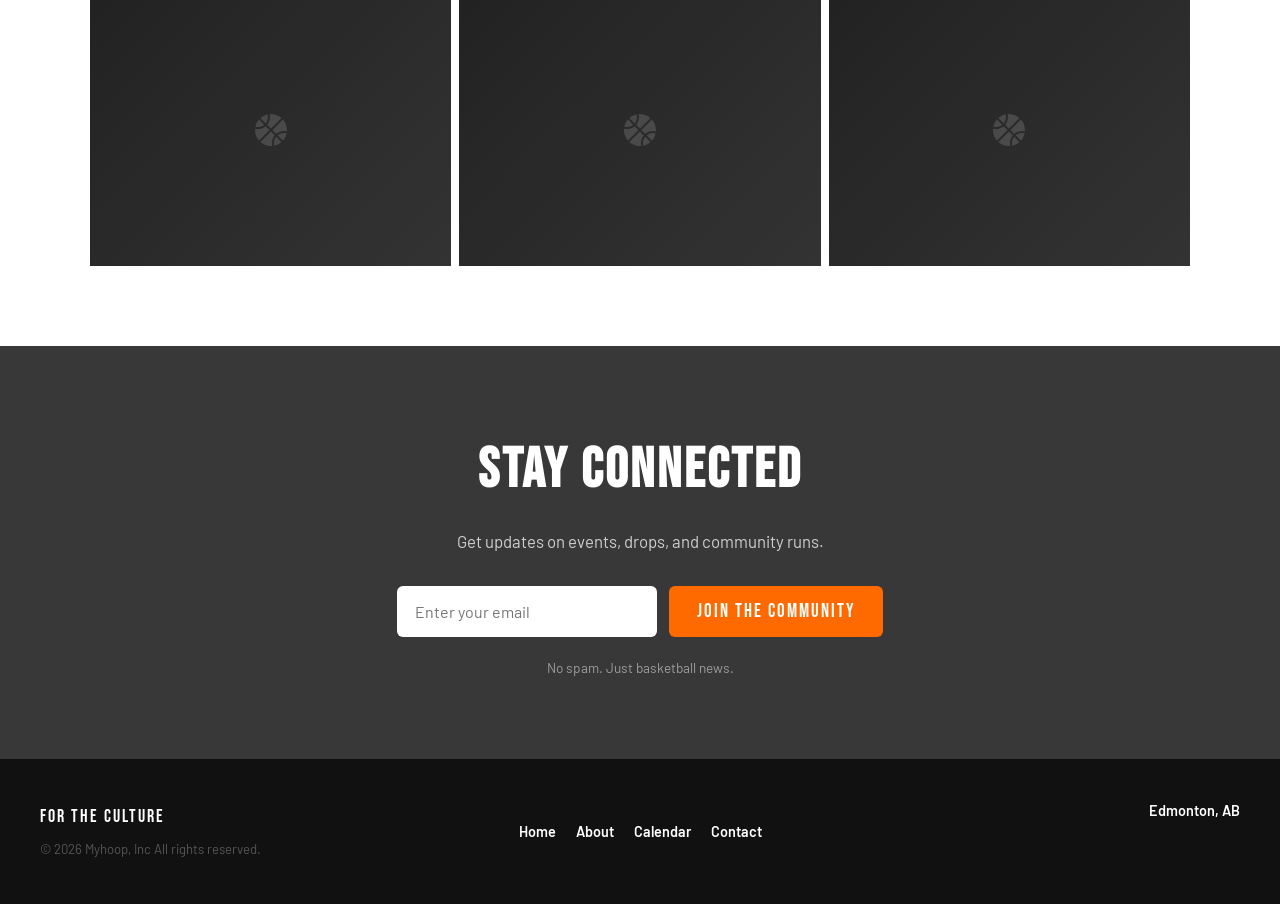
==== commit 87956d27: "feat: Grammar and syntaxe corrections" ====
--- a/public/index.html
+++ b/public/index.html
@@ -6,7 +6,7 @@
   <link href="https://cdnjs.cloudflare.com/ajax/libs/font-awesome/6.5.1/css/all.min.css" rel="stylesheet"/>
   <link href="https://fonts.googleapis.com/css2?family=Bebas+Neue&family=Barlow:wght@400;500;600;700&display=swap" rel="stylesheet">
   <meta charset="UTF-8" />
-  <title>MyHoop,Inc</title>
+  <title>Myhoop. Run it back</title>
   <link rel="stylesheet" href="css/styles.css" />
   <link rel="icon" type="image/png" sizes="32x32" href="images/Logo_NoWords.png">
 </head>
@@ -54,7 +54,7 @@
     <div class="hero-content">
       <img src="images/Logo_Words.png" alt="MyHoop Logo" class="hero-logo">
       <h1>Exposure starts here</h1>
-      <p>MyHoop: The Northruns... Run it back!</p>
+      <p>The Northruns. Run it back.</p>
     </div>
   </header>
 
@@ -186,7 +186,7 @@
       <!-- Left -->
       <div class="footer-brand">
         <p class="tagline">For the culture</p>
-        <p class="copyright">© 2026 MyHoop, Inc All rights reserved.</p>
+        <p class="copyright">© 2026 Myhoop, Inc All rights reserved.</p>
       </div>
       <!-- Middle -->
       <nav class="footer-nav">
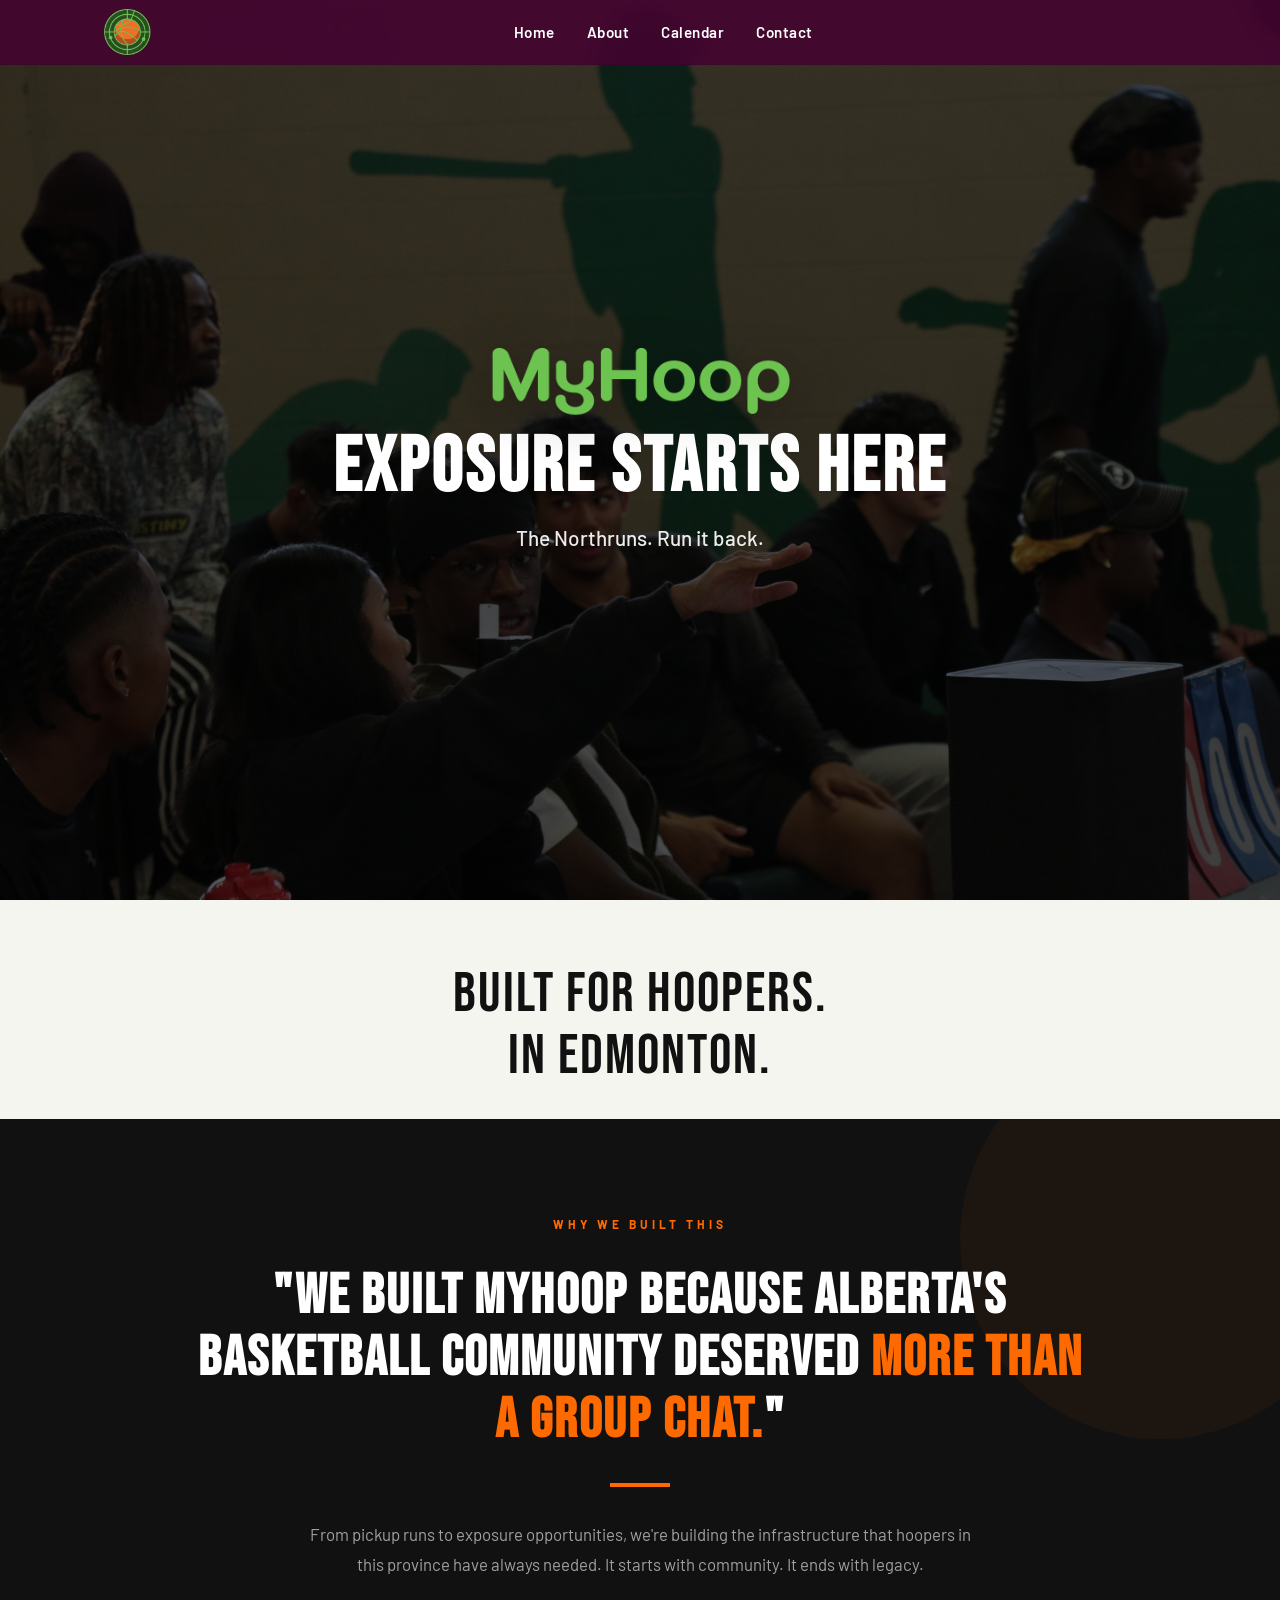
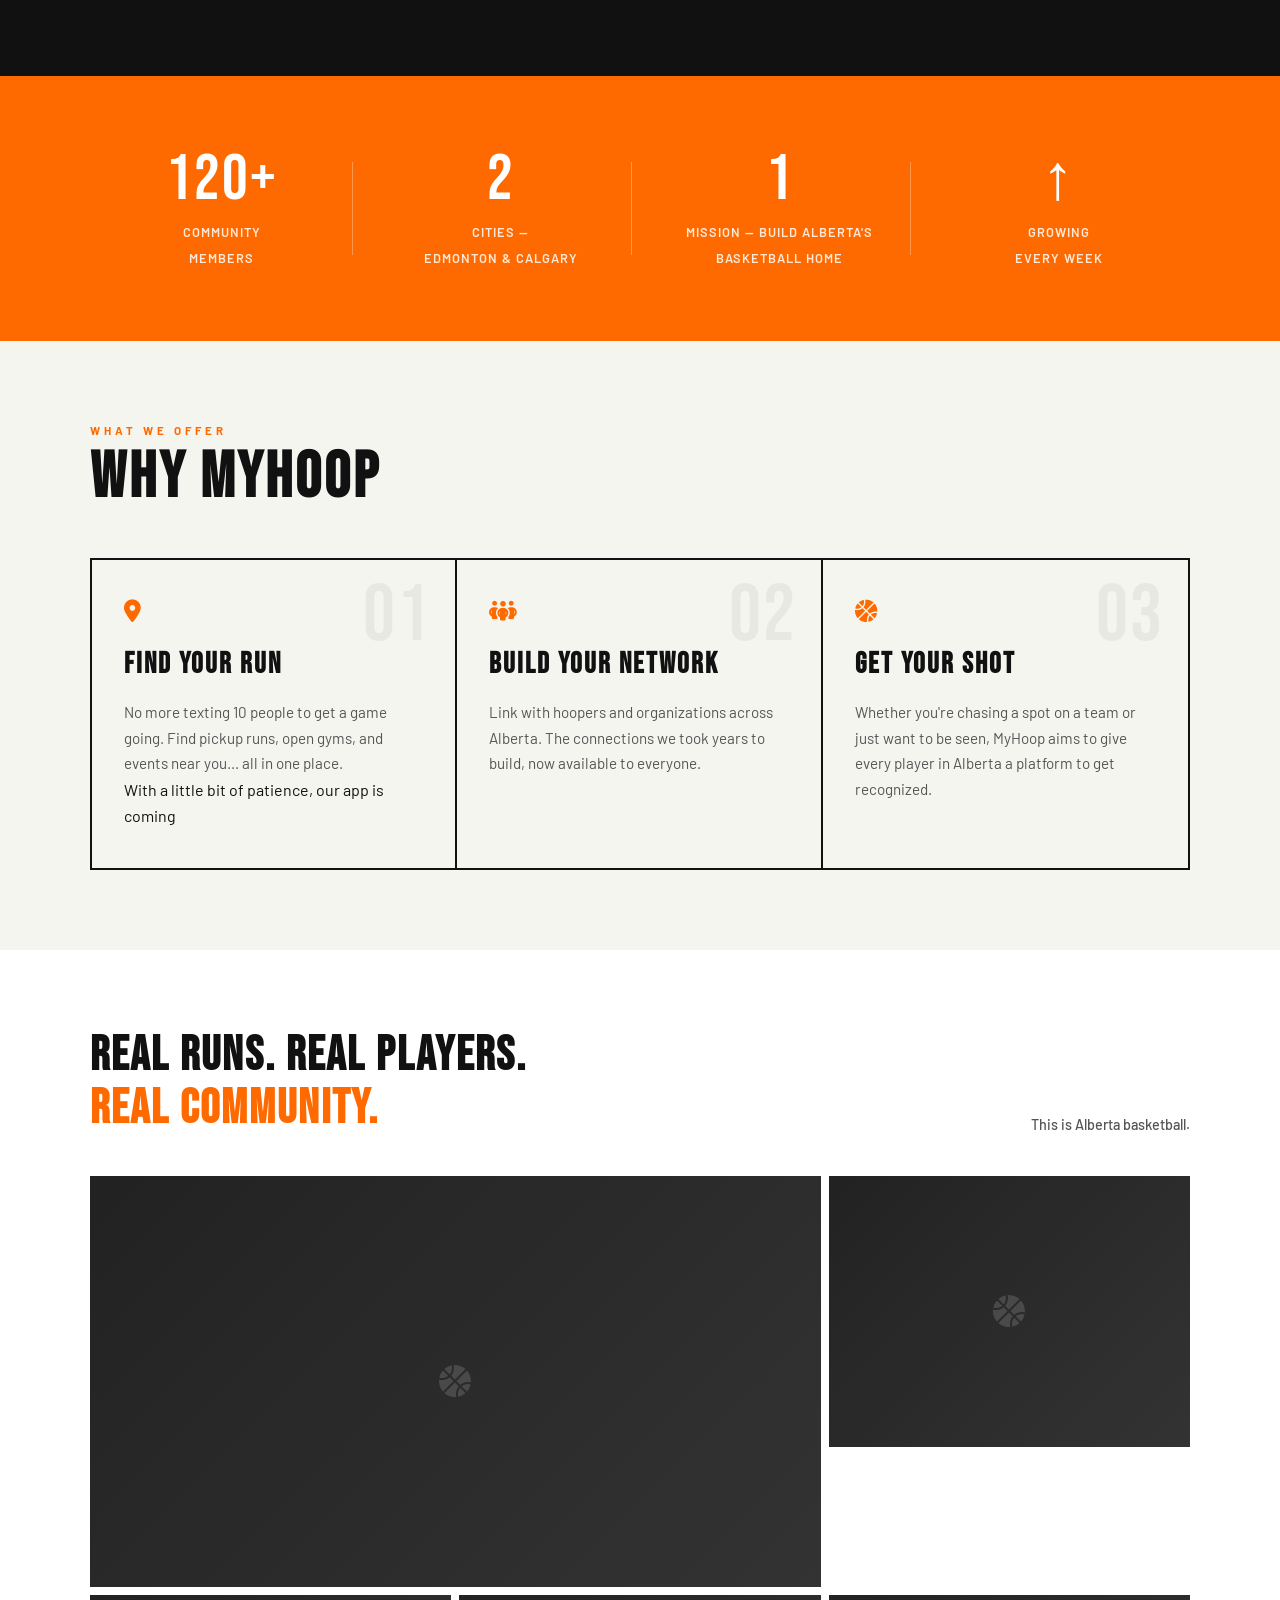
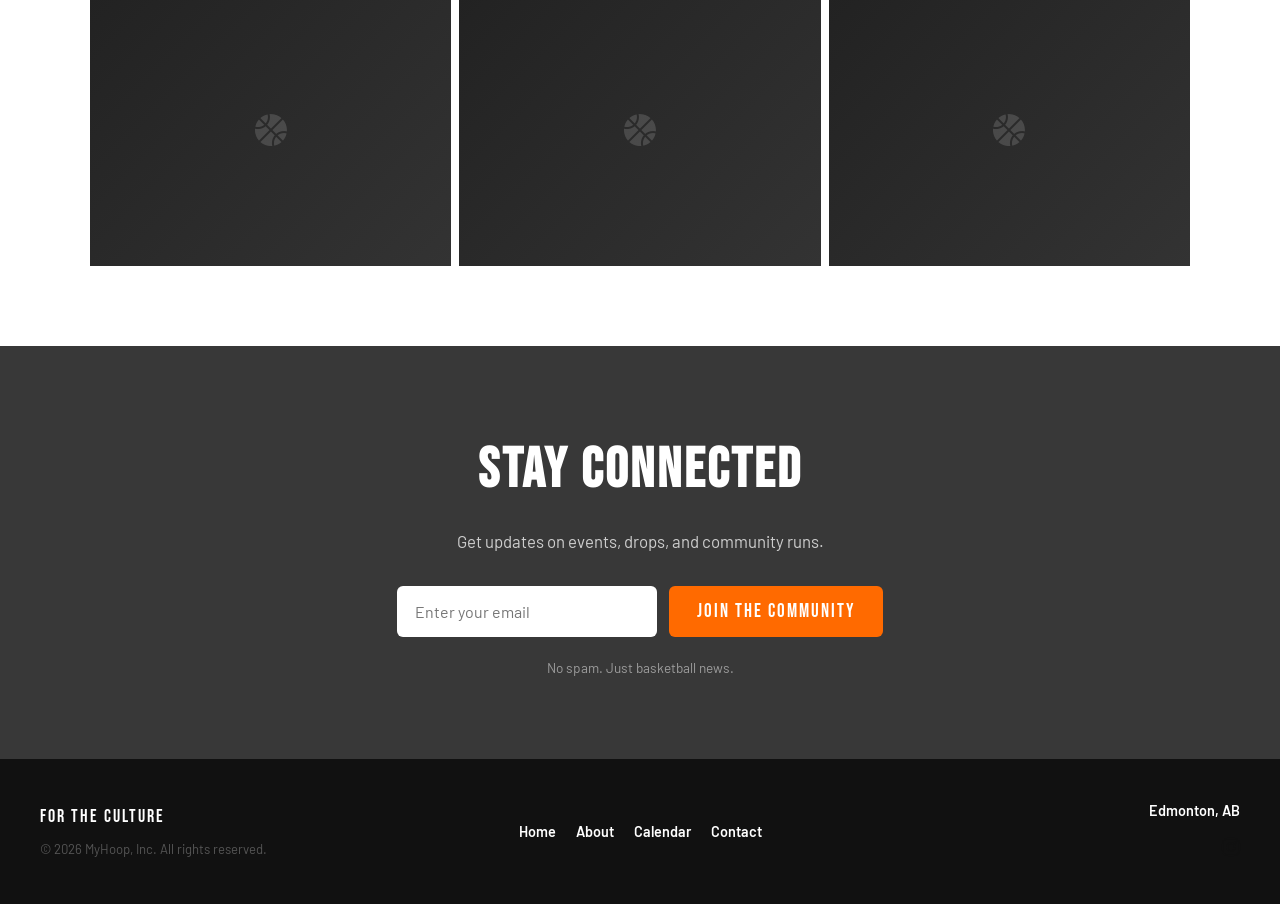
==== commit 8e1e580c: "refactor: componentize navbar, footer, cta — reorganize images" ====
--- a/public/index.html
+++ b/public/index.html
@@ -5,7 +5,6 @@
   <meta name="viewport" content="width=device-width, initial-scale=1.0">
   <link href="https://cdnjs.cloudflare.com/ajax/libs/font-awesome/6.5.1/css/all.min.css" rel="stylesheet"/>
   <link href="https://fonts.googleapis.com/css2?family=Bebas+Neue&family=Barlow:wght@400;500;600;700&display=swap" rel="stylesheet">
-  <meta charset="UTF-8" />
   <title>Myhoop. Run it back</title>
   <link rel="stylesheet" href="css/styles.css" />
   <link rel="icon" type="image/png" sizes="32x32" href="images/Logo_NoWords.png">
@@ -13,46 +12,13 @@
 <body>
 
   <!-- NAVBAR -->
-  <nav class="navbar">
-    <div class="nav-inner">
-      <div class="nav-left">
-        <a href="index.html" class="brand">
-          <img src="images/Logo_NoWords.png" alt="MyHoop,Inc Logo" class="logo">
-        </a>
-      </div>
-      <div class="nav-center">
-        <a href="index.html">Home</a>
-        <a href="about.html">About</a>
-        <a href="calendar.html">Calendar</a>
-        <a href="contact.html">Contact</a>
-      </div>
-      <div class="nav-right">
-        <button class="hamburger" id="hamburger" aria-label="Open menu">
-          <span></span>
-          <span></span>
-          <span></span>
-        </button>
-      </div>
-    </div>
-  </nav>
-
-  <!-- Slide Menu -->
-  <div class="mobile-overlay" id="mobileOverlay"></div>
-  <div class="mobile-menu" id="mobileMenu">
-    <button class="mobile-menu-close" id="mobileClose">✕</button>
-    <nav class="mobile-nav">
-      <a href="index.html">Home</a>
-      <a href="about.html">About</a>
-      <a href="calendar.html">Calendar</a>
-      <a href="contact.html">Contact</a>
-    </nav>
-  </div>
+  <div id="navbar-container"></div>
 
   <!-- HERO -->
   <header class="hero">
-    <img src="images/hero_img.jpg" alt="Hero Image" class="hero-img">
+    <img src="images/index/hero_img.jpg" alt="Hero Image" class="hero-img">
     <div class="hero-content">
-      <img src="images/Logo_Words.png" alt="MyHoop Logo" class="hero-logo">
+      <img src="images/global/Logo_Words.png" alt="MyHoop Logo" class="hero-logo">
       <h1>Exposure starts here</h1>
       <p>The Northruns. Run it back.</p>
     </div>
@@ -142,73 +108,33 @@
       </div>
       <div class="photo-grid">
         <div class="photo-slot">
-          <img src="images/home1.JPG" alt="Community run" onerror="this.parentElement.innerHTML='<div class=\'photo-placeholder\'><i class=\'fa-solid fa-basketball\'></i></div>'">
+          <img src="images/index/home1.JPG" alt="Community run" onerror="this.parentElement.innerHTML='<div class=\'photo-placeholder\'><i class=\'fa-solid fa-basketball\'></i></div>'">
         </div>
         <div class="photo-slot">
-          <img src="images/home2.jpg" alt="Community" onerror="this.parentElement.innerHTML='<div class=\'photo-placeholder\'><i class=\'fa-solid fa-basketball\'></i></div>'">
+          <img src="images/index/home2.jpg" alt="Community" onerror="this.parentElement.innerHTML='<div class=\'photo-placeholder\'><i class=\'fa-solid fa-basketball\'></i></div>'">
         </div>
         <div class="photo-slot">
-          <img src="images/home3.JPG" alt="Community" onerror="this.parentElement.innerHTML='<div class=\'photo-placeholder\'><i class=\'fa-solid fa-basketball\'></i></div>'">
+          <img src="images/index/home3.JPG" alt="Community" onerror="this.parentElement.innerHTML='<div class=\'photo-placeholder\'><i class=\'fa-solid fa-basketball\'></i></div>'">
         </div>
         <div class="photo-slot">
-          <img src="images/home4.JPG" alt="Community" onerror="this.parentElement.innerHTML='<div class=\'photo-placeholder\'><i class=\'fa-solid fa-basketball\'></i></div>'">
+          <img src="images/index/home4.JPG" alt="Community" onerror="this.parentElement.innerHTML='<div class=\'photo-placeholder\'><i class=\'fa-solid fa-basketball\'></i></div>'">
         </div>
         <div class="photo-slot">
-          <img src="images/home5.jpg" alt="Community" onerror="this.parentElement.innerHTML='<div class=\'photo-placeholder\'><i class=\'fa-solid fa-basketball\'></i></div>'">
+          <img src="images/index/home5.jpg" alt="Community" onerror="this.parentElement.innerHTML='<div class=\'photo-placeholder\'><i class=\'fa-solid fa-basketball\'></i></div>'">
         </div>
       </div>
     </div>
   </section>
 
   <!-- CTA -->
-  <section class="cta">
-    <h2>Stay Connected</h2>
-    <p>Get updates on events, drops, and community runs.</p>
-
-    <form id="ctaSubscribe" class="cta-form">
-      <input 
-        id="email"
-        type="email" 
-        placeholder="Enter your email" 
-        required
-      >
-      <button type="submit">Join the Community</button>
-    </form>
-
-    <div id="subConfirmation" class="sub-confirmation"></div>
-
-    <span class="cta-note">No spam. Just basketball news.</span>
-  </section>
+  <div id="cta-container"></div>
 
   <!-- FOOTER -->
-  <footer class="site-footer">
-    <div class="footer-content">
-      <!-- Left -->
-      <div class="footer-brand">
-        <p class="tagline">For the culture</p>
-        <p class="copyright">© 2026 Myhoop, Inc All rights reserved.</p>
-      </div>
-      <!-- Middle -->
-      <nav class="footer-nav">
-        <a href="index.html">Home</a>
-        <a href="about.html">About</a>
-        <a href="calendar.html">Calendar</a>
-        <a href="contact.html">Contact</a>
-      </nav>
-      <!-- Right -->
-      <div class="footer-social">
-        <span class="location">Edmonton, AB</span>
+  <div id="footer-container"></div>
 
-          <a href="https://www.instagram.com/myhoophq" target="_blank" aria-label="Instagram" rel="noopener">
-            <i class="fa-brands fa-instagram"></i>
-          </a>
-        </div>
-      </div>
-
-    </div>
-  </footer>
-
-  <script src="js/nav_ham.js"></script>
+  <script src="js/components/footer.js"></script>
+  <script src="js/components/navbar.js"></script>
+  <script src="js/components/cta.js"></script>
   <script src="js/subscribe.js"></script>
   <script>
     const reveals = document.querySelectorAll('.reveal');
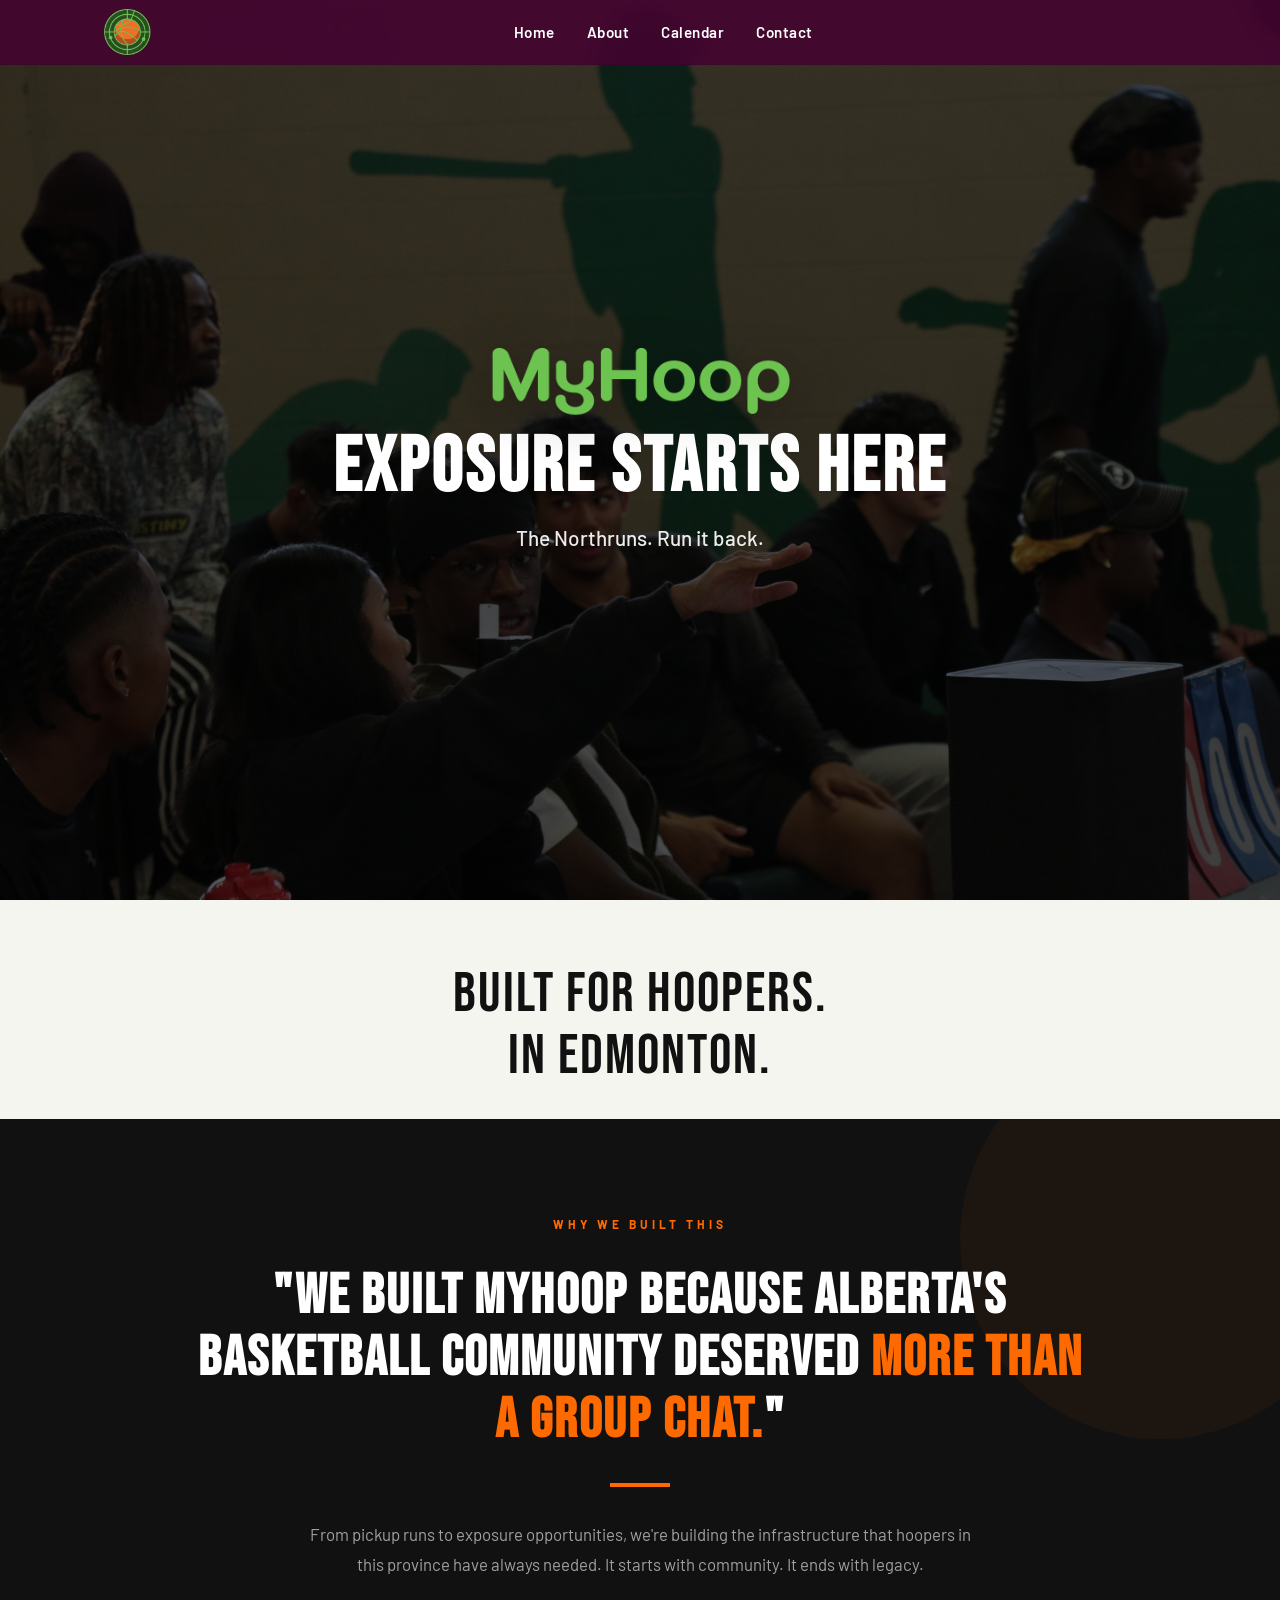
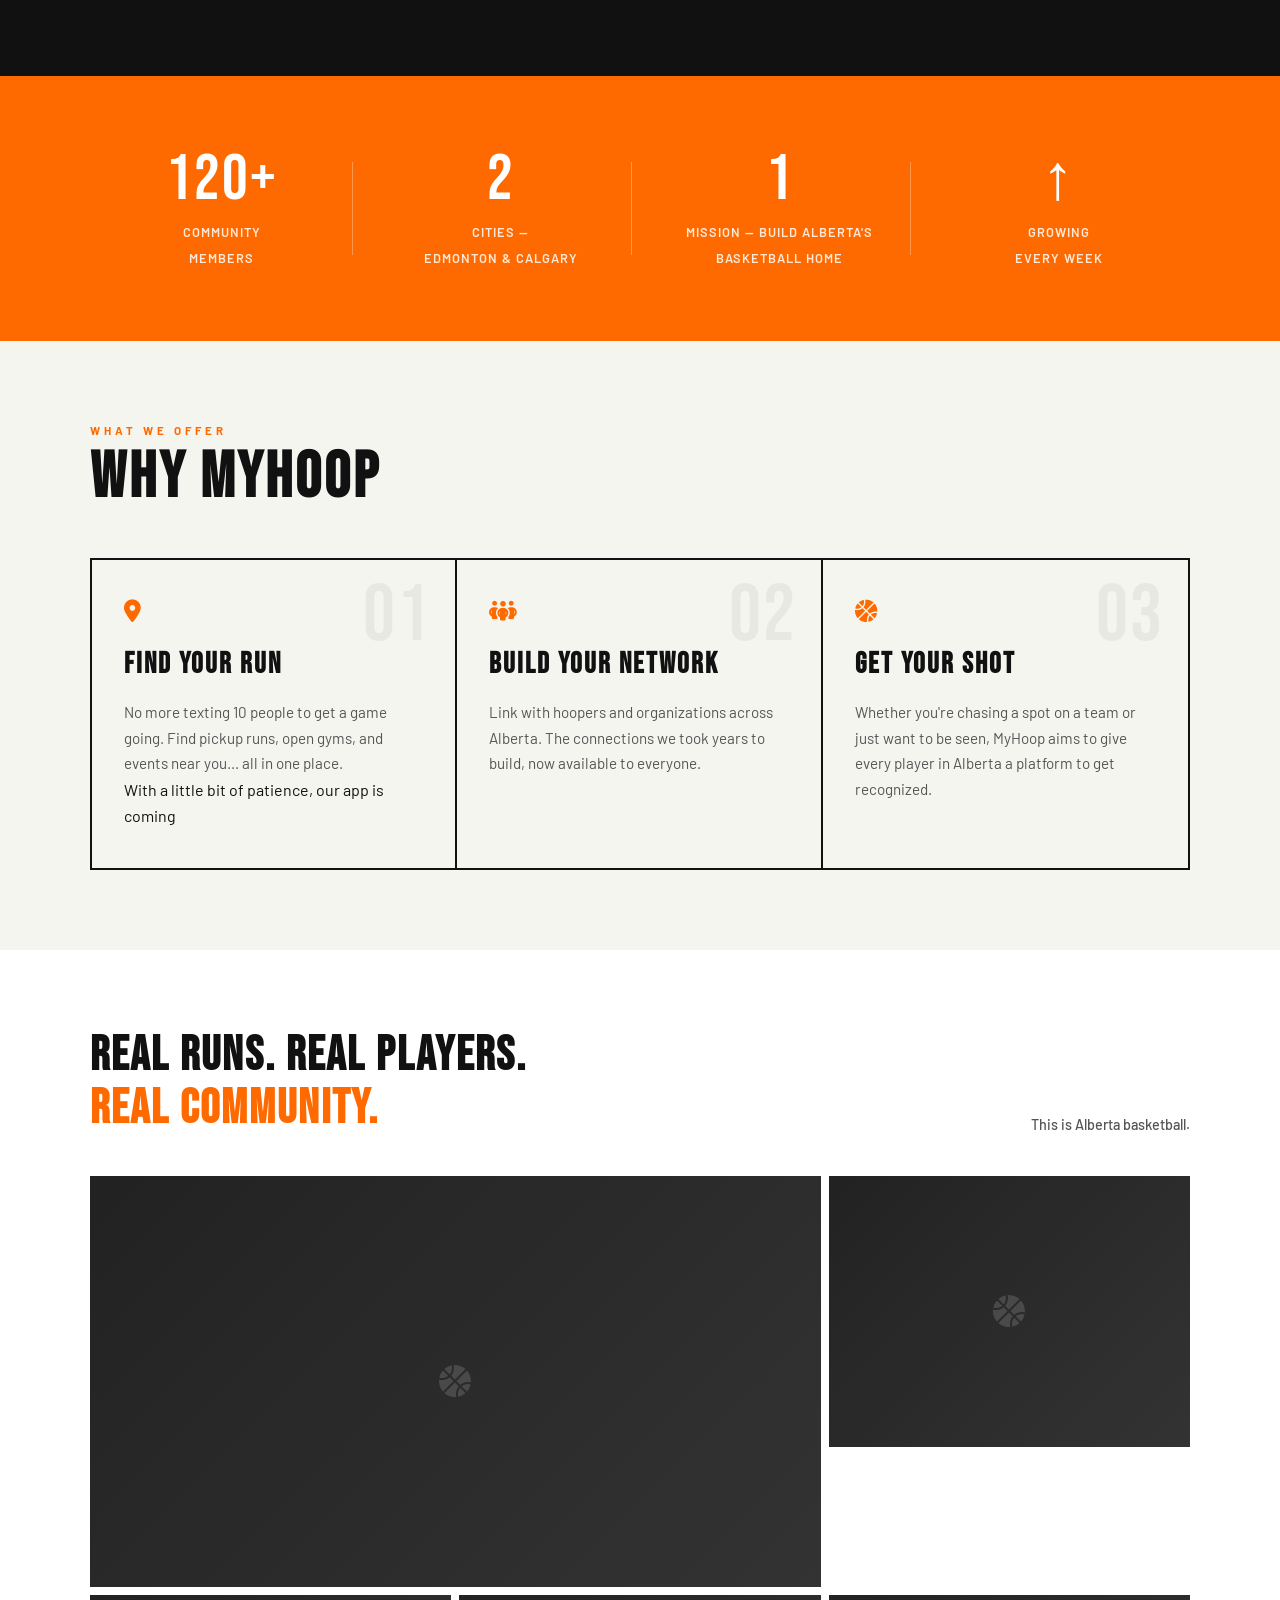
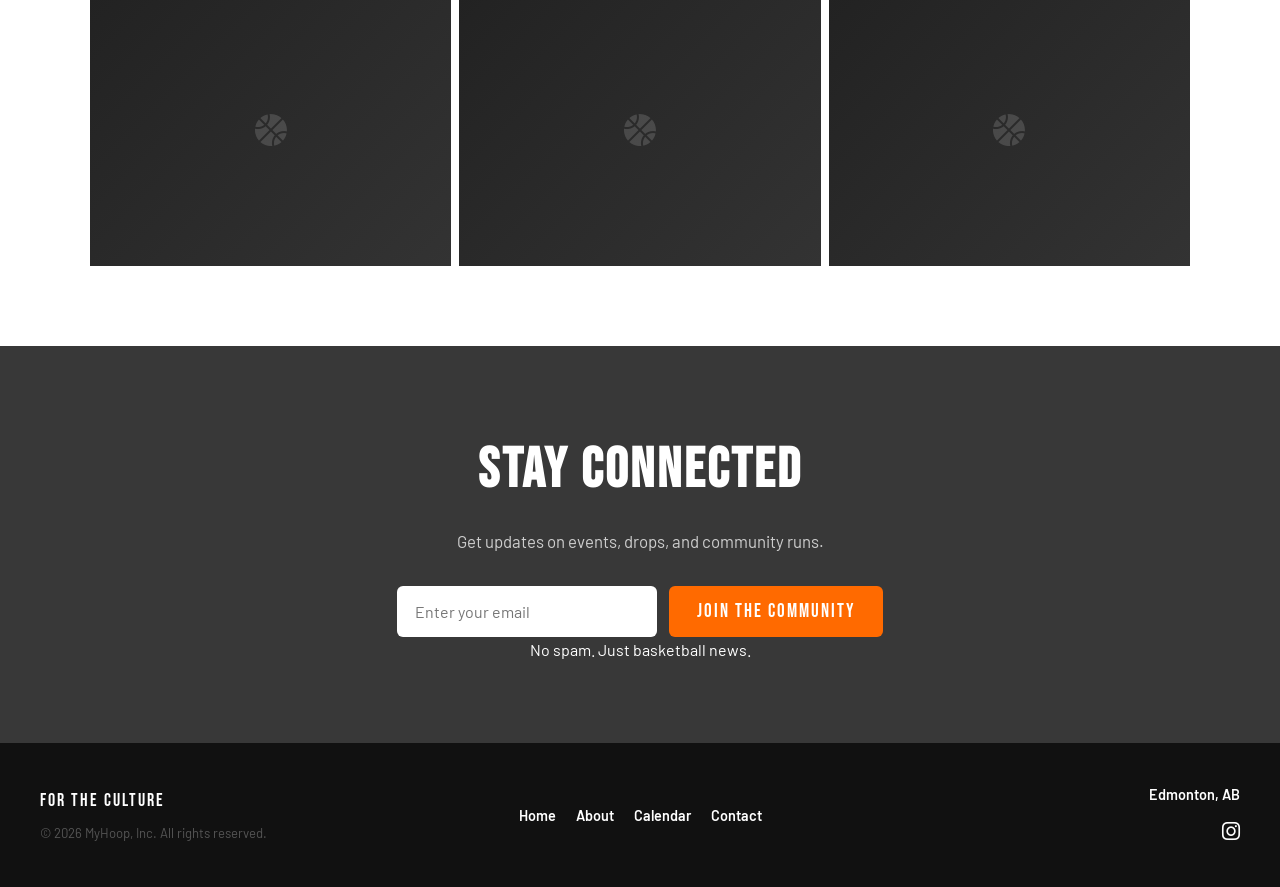
==== commit fe99b68b: "refactor(css): cleaning" ====
--- a/public/index.html
+++ b/public/index.html
@@ -3,10 +3,18 @@
 <head>
   <meta charset="UTF-8" />
   <meta name="viewport" content="width=device-width, initial-scale=1.0">
+  <title>Myhoop. Run it back</title>
+  
   <link href="https://cdnjs.cloudflare.com/ajax/libs/font-awesome/6.5.1/css/all.min.css" rel="stylesheet"/>
   <link href="https://fonts.googleapis.com/css2?family=Bebas+Neue&family=Barlow:wght@400;500;600;700&display=swap" rel="stylesheet">
-  <title>Myhoop. Run it back</title>
-  <link rel="stylesheet" href="css/styles.css" />
+
+  <link rel="stylesheet" href="css/global.css" />
+  <link rel="stylesheet" href="css/components/navbar.css" />
+  <link rel="stylesheet" href="css/components/hero.css" />
+  <link rel="stylesheet" href="css/components/footer.css" />
+  <link rel="stylesheet" href="css/components/cta.css" />
+  <link rel="stylesheet" href="css/pages/index.css" />
+
   <link rel="icon" type="image/png" sizes="32x32" href="images/Logo_NoWords.png">
 </head>
 <body>
--- a/public/css/global.css
+++ b/public/css/global.css
@@ -0,0 +1,50 @@
+/* ═══════════════════════════════════════════════════════════
+   GLOBAL.CSS
+   Fonts are loaded via <link> in each HTML <head>.
+   No @import here — <link> is faster than CSS @import.
+   ═══════════════════════════════════════════════════════════ */
+
+/* ── BRAND VARIABLES ─────────────────────────────────────── */
+:root {
+  --orange:      #ff6a00;
+  --black:       #111111;
+  --dark:        #383838;
+  --white:       #ffffff;
+  --light:       #f5f5f5;
+  --gray:        #555555;
+  --chalk:       #F5F5F0;
+  --burgundy:    rgba(70, 2, 49, 0.85);
+  --green:       #1DB954;
+  --green-dark:  #1a4d26;
+
+  --font-display: 'Bebas Neue', sans-serif;
+  --font-body:    'Barlow', system-ui, sans-serif;
+}
+
+/* ── RESET ───────────────────────────────────────────────── */
+*, *::before, *::after {
+  box-sizing: border-box;
+  margin: 0;
+  padding: 0;
+}
+
+/* ── BASE ────────────────────────────────────────────────── */
+body {
+  font-family: var(--font-body);
+  line-height: 1.6;
+  color: var(--black);
+  background: var(--chalk);
+  overflow-x: hidden;
+}
+
+/* ── SCROLL REVEAL ───────────────────────────────────────── */
+.reveal {
+  opacity: 0;
+  transform: translateY(28px);
+  transition: opacity 0.6s ease, transform 0.6s ease;
+}
+
+.reveal.visible {
+  opacity: 1;
+  transform: translateY(0);
+}
--- a/public/css/components/navbar.css
+++ b/public/css/components/navbar.css
@@ -0,0 +1,150 @@
+/* ── NAVBAR ──────────────────────────────────────────────── */
+.navbar {
+    width: 100%;
+    height: 65px;
+    position: absolute;
+    top: 0; left: 0;
+    z-index: 50;
+    background: var(--burgundy);
+    backdrop-filter: blur(10px);
+    border-bottom: 1px solid rgba(0,0,0,0.08);
+  }
+  
+  .nav-inner {
+    max-width: 1200px;
+    margin: 0 auto;
+    height: 100%;
+    padding: 0 64px;
+    display: flex;
+    align-items: center;
+    justify-content: space-between;
+    gap: 24px;
+  }
+  
+  .nav-left  { display: flex; align-items: center; }
+  .nav-right { display: flex; align-items: center; justify-content: flex-end; }
+  
+  .nav-center {
+    display: flex;
+    gap: 2rem;
+    align-items: center;
+  }
+  
+  .nav-center a {
+    text-decoration: none;
+    color: var(--white);
+    font-family: var(--font-body);
+    font-weight: 600;
+    font-size: 0.95rem;
+    letter-spacing: 0.5px;
+    transition: color 0.2s ease;
+  }
+  
+  .nav-center a:hover { color: var(--orange); }
+  
+  .logo {
+    height: 46px;
+    width: auto;
+    display: block;
+  }
+  
+  /* ── HAMBURGER BUTTON ────────────────────────────────────── */
+  .hamburger {
+    display: none;
+    flex-direction: column;
+    gap: 5px;
+    background: none;
+    border: none;
+    cursor: pointer;
+    padding: 4px;
+  }
+  
+  .hamburger span {
+    display: block;
+    width: 24px;
+    height: 2px;
+    background: var(--white);
+    border-radius: 2px;
+    transition: all 0.3s ease;
+  }
+  
+  /* ── MOBILE MENU ─────────────────────────────────────────── */
+  .mobile-menu {
+    position: fixed;
+    top: 0;
+    right: -100%;
+    left: auto;
+    width: 75%;
+    max-width: 320px;
+    height: 100vh;
+    background: var(--white);
+    z-index: 200;
+    padding: 2rem;
+    transition: left 0.35s ease;
+    display: flex;
+    flex-direction: column;
+  }
+  
+  .mobile-menu.open { right: 0; }
+  
+  .mobile-menu-close {
+    align-self: flex-end;
+    background: none;
+    border: none;
+    font-size: 1.3rem;
+    cursor: pointer;
+    color: var(--black);
+    margin-bottom: 2.5rem;
+    padding: 4px;
+  }
+  
+  .mobile-nav {
+    display: flex;
+    flex-direction: column;
+    gap: 0;
+  }
+  
+  .mobile-nav a {
+    font-family: var(--font-body);
+    font-size: 1.2rem;
+    font-weight: 600;
+    color: var(--black);
+    text-decoration: none;
+    padding: 1.1rem 0;
+    border-bottom: 1px solid #eeeeee;
+    display: flex;
+    justify-content: space-between;
+    align-items: center;
+    transition: color 0.2s ease;
+  }
+  
+  .mobile-nav a::after {
+    content: "›";
+    font-size: 1.2rem;
+    color: #ccc;
+  }
+  
+  .mobile-nav a:hover { color: var(--orange); }
+  
+  /* ── OVERLAY ─────────────────────────────────────────────── */
+  .mobile-overlay {
+    position: fixed;
+    inset: 0;
+    background: rgba(0,0,0,0.45);
+    z-index: 199;
+    opacity: 0;
+    pointer-events: none;
+    transition: opacity 0.35s ease;
+  }
+  
+  .mobile-overlay.open {
+    opacity: 1;
+    pointer-events: all;
+  }
+  
+  /* ── RESPONSIVE ──────────────────────────────────────────── */
+  @media (max-width: 900px) {
+    .nav-inner  { padding: 0 24px; }
+    .nav-center { display: none; }
+    .hamburger  { display: flex; }
+  }
--- a/public/css/components/hero.css
+++ b/public/css/components/hero.css
@@ -0,0 +1,58 @@
+/* ═══════════════════════════════════════════════════════════
+   Shared across: index.html, about.html, contact.html
+   ═══════════════════════════════════════════════════════════ */
+
+   .hero {
+    position: relative;
+    height: 100vh;
+    overflow: hidden;
+  }
+  
+  .hero-img {
+    position: absolute;
+    inset: 0;
+    width: 100%;
+    height: 100%;
+    object-fit: cover;
+    object-position: center;
+  }
+  
+  .hero::after {
+    content: "";
+    position: absolute;
+    inset: 0;
+    background: linear-gradient(to bottom, rgba(0,0,0,0.55), rgba(0,0,0,0.65));
+    z-index: 1;
+  }
+  
+  .hero-content {
+    position: absolute;
+    z-index: 2;
+    top: 50%;
+    left: 50%;
+    transform: translate(-50%, -50%);
+    display: flex;
+    flex-direction: column;
+    align-items: center;
+    text-align: center;
+    gap: 16px;
+    width: min(1000px, 92%);
+    padding: 0 16px;
+  }
+  
+  .hero-content h1 {
+    margin: 0;
+    color: var(--white);
+    font-family: var(--font-display);
+    font-size: clamp(2.6rem, 6vw, 5.5rem);
+    letter-spacing: 3px;
+    line-height: 0.95;
+  }
+  
+  .hero-content p {
+    margin: 0;
+    color: rgba(255,255,255,0.92);
+    font-family: var(--font-body);
+    font-size: clamp(1rem, 1.8vw, 1.3rem);
+    font-weight: 500;
+  }
--- a/public/css/components/footer.css
+++ b/public/css/components/footer.css
@@ -0,0 +1,77 @@
+/* ── FOOTER ──────────────────────────────────────────────── */
+
+   .site-footer {
+    background: var(--black);
+    color: var(--white);
+    padding: 40px 20px;
+  }
+  
+  .footer-content {
+    display: grid;
+    grid-template-columns: 1fr 1fr 1fr;
+    align-items: center;
+    max-width: 1200px;
+    margin: 0 auto;
+  }
+  
+  .footer-brand { text-align: left; }
+  
+  .tagline {
+    font-family: var(--font-display);
+    font-size: 1.1rem;
+    letter-spacing: 2px;
+    margin-bottom: 8px;
+  }
+  
+  .copyright {
+    font-family: var(--font-body);
+    font-size: 0.82rem;
+    color: var(--gray);
+  }
+  
+  .footer-nav {
+    display: flex;
+    justify-content: center;
+    gap: 20px;
+  }
+  
+  .footer-nav a {
+    font-family: var(--font-body);
+    color: var(--white);
+    text-decoration: none;
+    font-weight: 600;
+    font-size: 0.9rem;
+    transition: color 0.2s ease;
+  }
+  
+  .footer-nav a:hover { color: var(--orange); }
+  
+  .footer-social { text-align: right; }
+  
+  .location {
+    display: block;
+    margin-bottom: 8px;
+    font-family: var(--font-body);
+    font-weight: 600;
+    font-size: 0.9rem;
+  }
+  
+  .footer-social a {
+    color: var(--white);
+    font-size: 1.3rem;
+    transition: color 0.2s ease;
+  }
+  
+  .footer-social a:hover { color: var(--orange); }
+  
+  /* ── RESPONSIVE ──────────────────────────────────────────── */
+  @media (max-width: 600px) {
+    .footer-content {
+      grid-template-columns: 1fr;
+      gap: 1.5rem;
+      text-align: center;
+    }
+    .footer-brand,
+    .footer-social { text-align: center; }
+    .footer-nav    { flex-wrap: wrap; }
+  }
--- a/public/css/components/cta.css
+++ b/public/css/components/cta.css
@@ -0,0 +1,59 @@
+/* ── CTA ─────────────────────────────────────────────────── */
+/* ═══════════════════════════════════════════════════════════
+   COMPONENTS / CTA.CSS
+   Note: .cta-note and .sub-confirmation are used directly
+   in contact.html without this component → lives in
+   pages/contact.css, not here.
+   ═══════════════════════════════════════════════════════════ */
+
+   .cta {
+    background: var(--dark);
+    color: var(--white);
+    text-align: center;
+    padding: 5rem 2rem;
+  }
+  
+  .cta h2 {
+    font-family: var(--font-display);
+    font-size: clamp(2.2rem, 5vw, 3.5rem);
+    letter-spacing: 3px;
+    margin-bottom: 0.75rem;
+  }
+  
+  .cta p {
+    font-family: var(--font-body);
+    font-size: 1.05rem;
+    margin-bottom: 2rem;
+    opacity: 0.75;
+  }
+  
+  .cta-form {
+    display: flex;
+    justify-content: center;
+    gap: 12px;
+    flex-wrap: wrap;
+  }
+  
+  .cta-form input {
+    padding: 14px 18px;
+    font-size: 1rem;
+    border-radius: 6px;
+    border: none;
+    min-width: 260px;
+    font-family: var(--font-body);
+  }
+  
+  .cta-form button {
+    padding: 14px 28px;
+    font-family: var(--font-display);
+    font-size: 1.2rem;
+    letter-spacing: 2px;
+    background: var(--orange);
+    color: var(--white);
+    border: none;
+    border-radius: 6px;
+    cursor: pointer;
+    transition: opacity 0.2s ease;
+  }
+  
+  .cta-form button:hover { opacity: 0.9; }
--- a/public/css/pages/index.css
+++ b/public/css/pages/index.css
@@ -0,0 +1,318 @@
+/* ── HERO LOGO (index only) ──────────────────────────────── */
+.hero-logo {
+    width: 300px;
+    height: auto;
+    filter: drop-shadow(0 10px 24px rgba(0,0,0,0.35));
+  }
+   
+  /* ── DESCRIPTION ─────────────────────────────────────────── */
+  .description {
+    font-family: var(--font-display);
+    font-size: clamp(2rem, 5vw, 3.5rem);
+    letter-spacing: 2px;
+    color: var(--black);
+    text-align: center;
+    padding: 4rem 2rem 2rem;
+    line-height: 1.1;
+  }
+   
+  /* ── MISSION STATEMENT ───────────────────────────────────── */
+  .mission {
+    padding: 6rem 2rem;
+    background: var(--black);
+    position: relative;
+    overflow: hidden;
+  }
+   
+  .mission::before {
+    content: '';
+    position: absolute;
+    top: -80px; right: -80px;
+    width: 400px; height: 400px;
+    border-radius: 50%;
+    background: var(--orange);
+    opacity: 0.05;
+  }
+   
+  .mission-inner {
+    max-width: 900px;
+    margin: 0 auto;
+    text-align: center;
+    position: relative;
+  }
+   
+  .mission-label {
+    font-family: var(--font-body);
+    font-size: 0.75rem;
+    font-weight: 700;
+    letter-spacing: 4px;
+    text-transform: uppercase;
+    color: var(--orange);
+    margin-bottom: 2rem;
+    display: block;
+  }
+   
+  .mission-quote {
+    font-family: var(--font-display);
+    font-size: clamp(2rem, 4.5vw, 3.5rem);
+    color: var(--white);
+    letter-spacing: 2px;
+    line-height: 1.1;
+    margin-bottom: 2rem;
+  }
+   
+  .mission-quote span { color: var(--orange); }
+   
+  .mission-bar {
+    width: 60px;
+    height: 4px;
+    background: var(--orange);
+    margin: 0 auto 2rem;
+  }
+   
+  .mission-body {
+    font-family: var(--font-body);
+    font-size: 1.05rem;
+    color: rgba(255,255,255,0.6);
+    line-height: 1.8;
+    max-width: 680px;
+    margin: 0 auto;
+  }
+   
+  /* ── STATS BAR ───────────────────────────────────────────── */
+  .stats {
+    background: var(--orange);
+    padding: 3.5rem 2rem;
+  }
+   
+  .stats-grid {
+    display: grid;
+    grid-template-columns: repeat(4, 1fr);
+    max-width: 1100px;
+    margin: 0 auto;
+    gap: 1rem;
+  }
+   
+  .stat-item {
+    text-align: center;
+    padding: 1rem;
+    position: relative;
+  }
+   
+  .stat-item:not(:last-child)::after {
+    content: '';
+    position: absolute;
+    right: 0; top: 20%; bottom: 20%;
+    width: 1px;
+    background: rgba(255,255,255,0.3);
+  }
+   
+  .stat-number {
+    font-family: var(--font-display);
+    font-size: clamp(2.8rem, 5vw, 4.5rem);
+    color: var(--white);
+    letter-spacing: 2px;
+    line-height: 1;
+    display: block;
+    margin-bottom: 0.4rem;
+  }
+   
+  .stat-label {
+    font-family: var(--font-body);
+    font-size: 0.8rem;
+    font-weight: 600;
+    color: rgba(255,255,255,0.85);
+    text-transform: uppercase;
+    letter-spacing: 1px;
+    line-height: 1.4;
+  }
+   
+  /* ── WHY MYHOOP ──────────────────────────────────────────── */
+  .why {
+    padding: 5rem 2rem;
+    background: var(--chalk);
+  }
+   
+  .why-inner {
+    max-width: 1100px;
+    margin: 0 auto;
+  }
+   
+  .section-header { margin-bottom: 3rem; }
+   
+  .section-label {
+    font-family: var(--font-body);
+    font-size: 0.72rem;
+    font-weight: 700;
+    letter-spacing: 4px;
+    text-transform: uppercase;
+    color: var(--orange);
+    margin-bottom: 0.4rem;
+    display: block;
+  }
+   
+  .section-title {
+    font-family: var(--font-display);
+    font-size: clamp(2.5rem, 5vw, 4rem);
+    letter-spacing: 3px;
+    color: var(--black);
+    line-height: 1;
+  }
+   
+  .why-grid {
+    display: grid;
+    grid-template-columns: repeat(3, 1fr);
+    border: 2px solid var(--black);
+  }
+   
+  .why-card {
+    padding: 2.5rem 2rem;
+    border-right: 2px solid var(--black);
+    position: relative;
+    transition: background 0.25s ease;
+  }
+   
+  .why-card:last-child { border-right: none; }
+   
+  /* Bug fix: var(--indigo) was undefined — replaced with var(--burgundy) */
+  .why-card:hover { background: var(--burgundy); }
+   
+  .why-card:hover .why-card-title,
+  .why-card:hover .why-card-body { color: var(--white); }
+  .why-card:hover .why-icon      { color: var(--orange); }
+  .why-card:hover .why-number    { color: rgba(255,255,255,0.06); }
+   
+  .why-number {
+    font-family: var(--font-display);
+    font-size: 5rem;
+    color: rgba(0,0,0,0.05);
+    line-height: 1;
+    position: absolute;
+    top: 1rem; right: 1.5rem;
+    letter-spacing: 2px;
+    transition: color 0.25s ease;
+    user-select: none;
+  }
+   
+  .why-icon {
+    font-size: 1.4rem;
+    color: var(--orange);
+    margin-bottom: 1.2rem;
+    display: block;
+    transition: color 0.25s ease;
+  }
+   
+  .why-card-title {
+    font-family: var(--font-display);
+    font-size: 1.8rem;
+    letter-spacing: 2px;
+    color: var(--black);
+    margin-bottom: 0.75rem;
+    transition: color 0.25s ease;
+  }
+   
+  .why-card-body {
+    font-family: var(--font-body);
+    font-size: 0.95rem;
+    color: var(--gray);
+    line-height: 1.7;
+    transition: color 0.25s ease;
+  }
+   
+  /* ── COMMUNITY PHOTOS ────────────────────────────────────── */
+  .community {
+    padding: 5rem 2rem;
+    background: var(--white);
+  }
+   
+  .community-inner {
+    max-width: 1100px;
+    margin: 0 auto;
+  }
+   
+  .community-intro {
+    display: flex;
+    justify-content: space-between;
+    align-items: flex-end;
+    margin-bottom: 2.5rem;
+    flex-wrap: wrap;
+    gap: 1rem;
+  }
+   
+  .community-tagline {
+    font-family: var(--font-display);
+    font-size: clamp(2rem, 4vw, 3rem);
+    letter-spacing: 2px;
+    line-height: 1.1;
+    color: var(--black);
+  }
+   
+  .community-tagline span { color: var(--orange); }
+   
+  .community-sub {
+    font-family: var(--font-body);
+    font-size: 0.9rem;
+    color: var(--gray);
+    font-weight: 500;
+  }
+   
+  .photo-grid {
+    display: grid;
+    grid-template-columns: repeat(3, 1fr);
+    grid-template-rows: auto auto;
+    gap: 8px;
+  }
+   
+  .photo-slot {
+    background: #ddd;
+    aspect-ratio: 4/3;
+    overflow: hidden;
+  }
+   
+  .photo-slot:first-child {
+    grid-column: span 2;
+    aspect-ratio: 16/9;
+  }
+   
+  .photo-slot img {
+    width: 100%; height: 100%;
+    object-fit: cover;
+    display: block;
+    transition: transform 0.4s ease;
+  }
+   
+  .photo-slot:hover img { transform: scale(1.04); }
+   
+  .photo-placeholder {
+    width: 100%; height: 100%;
+    background: linear-gradient(135deg, #222 0%, #333 100%);
+    display: flex;
+    align-items: center;
+    justify-content: center;
+  }
+   
+  .photo-placeholder i {
+    font-size: 2rem;
+    color: rgba(255,255,255,0.15);
+  }
+   
+  /* ── RESPONSIVE ──────────────────────────────────────────── */
+  @media (max-width: 900px) {
+    .stats-grid { grid-template-columns: repeat(2, 1fr); }
+    .stat-item:nth-child(2)::after { display: none; }
+   
+    .why-grid { grid-template-columns: 1fr; }
+    .why-card { border-right: none; border-bottom: 2px solid var(--black); }
+    .why-card:last-child { border-bottom: none; }
+   
+    .photo-grid { grid-template-columns: repeat(2, 1fr); }
+    .photo-slot:first-child { grid-column: span 2; }
+  }
+   
+  @media (max-width: 600px) {
+    .stats-grid { grid-template-columns: repeat(2, 1fr); }
+   
+    .photo-grid { grid-template-columns: 1fr; }
+    .photo-slot:first-child { grid-column: span 1; aspect-ratio: 4/3; }
+  }
+  
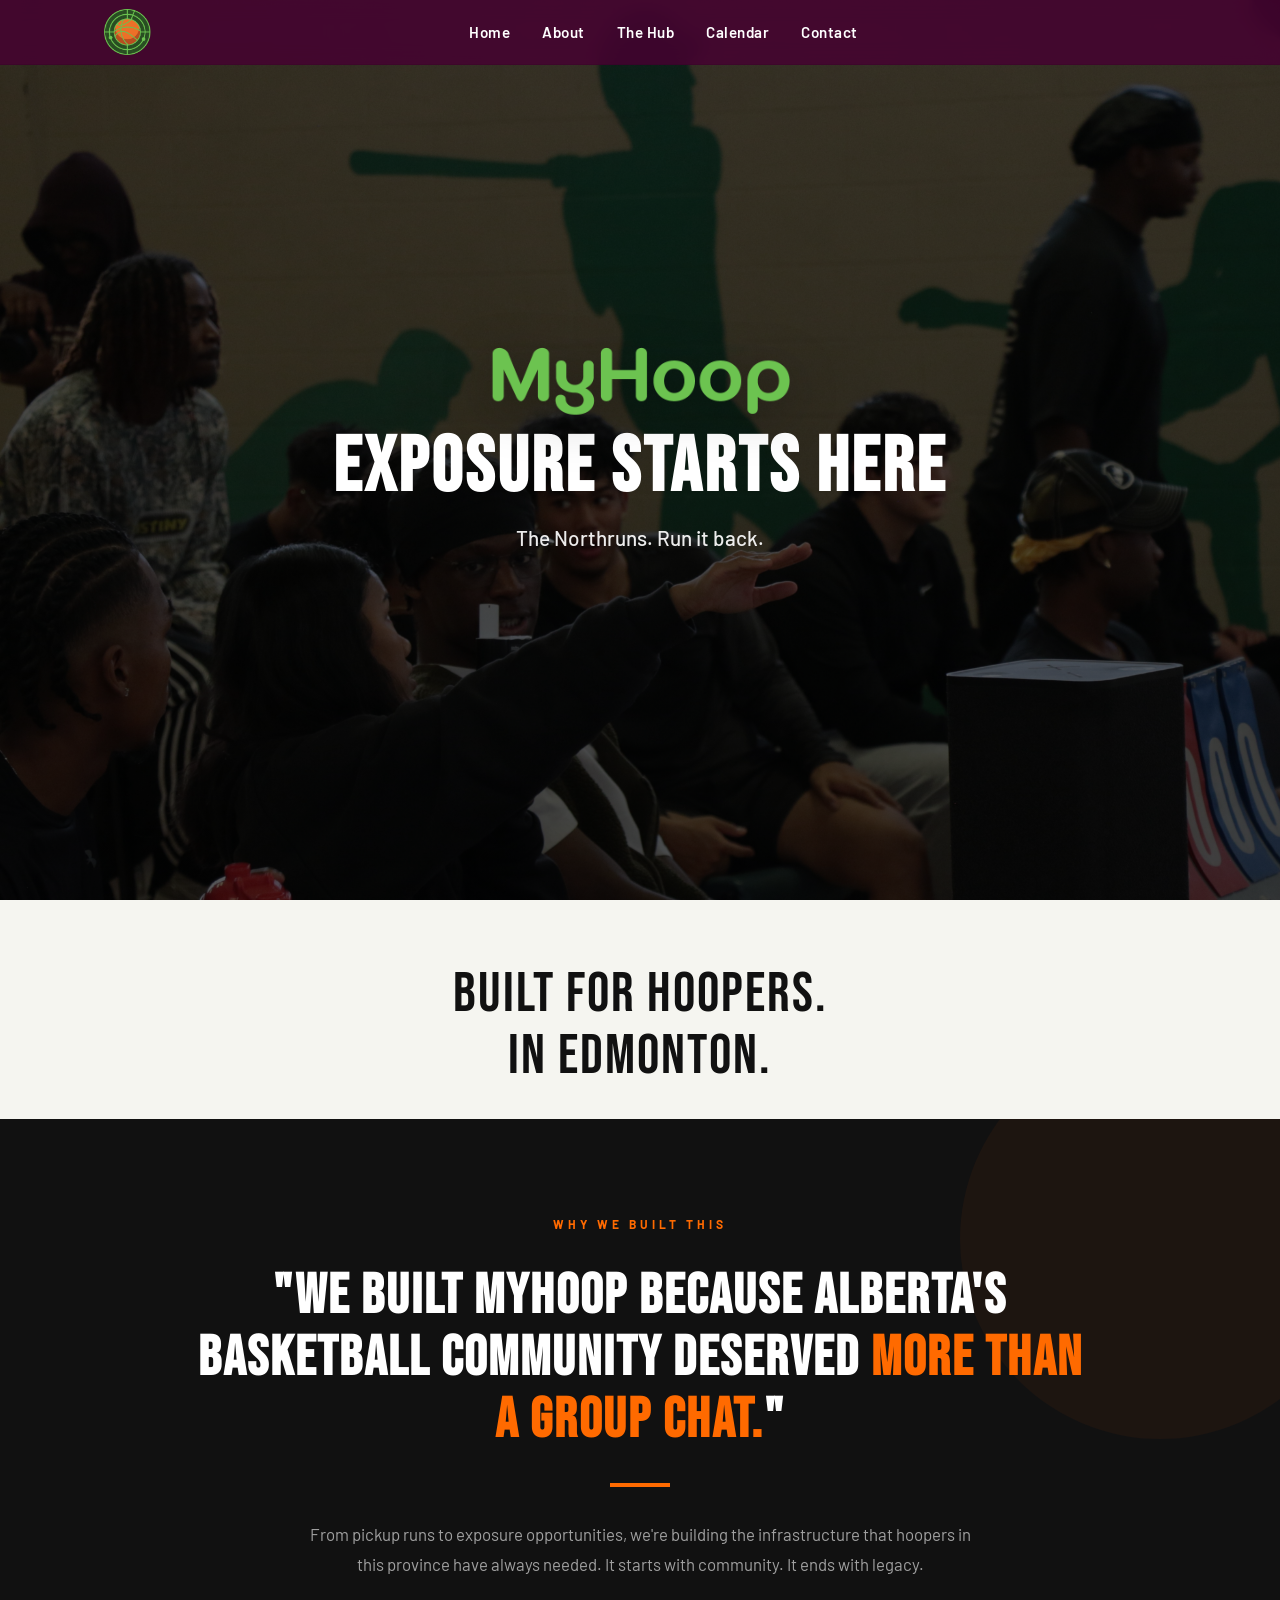
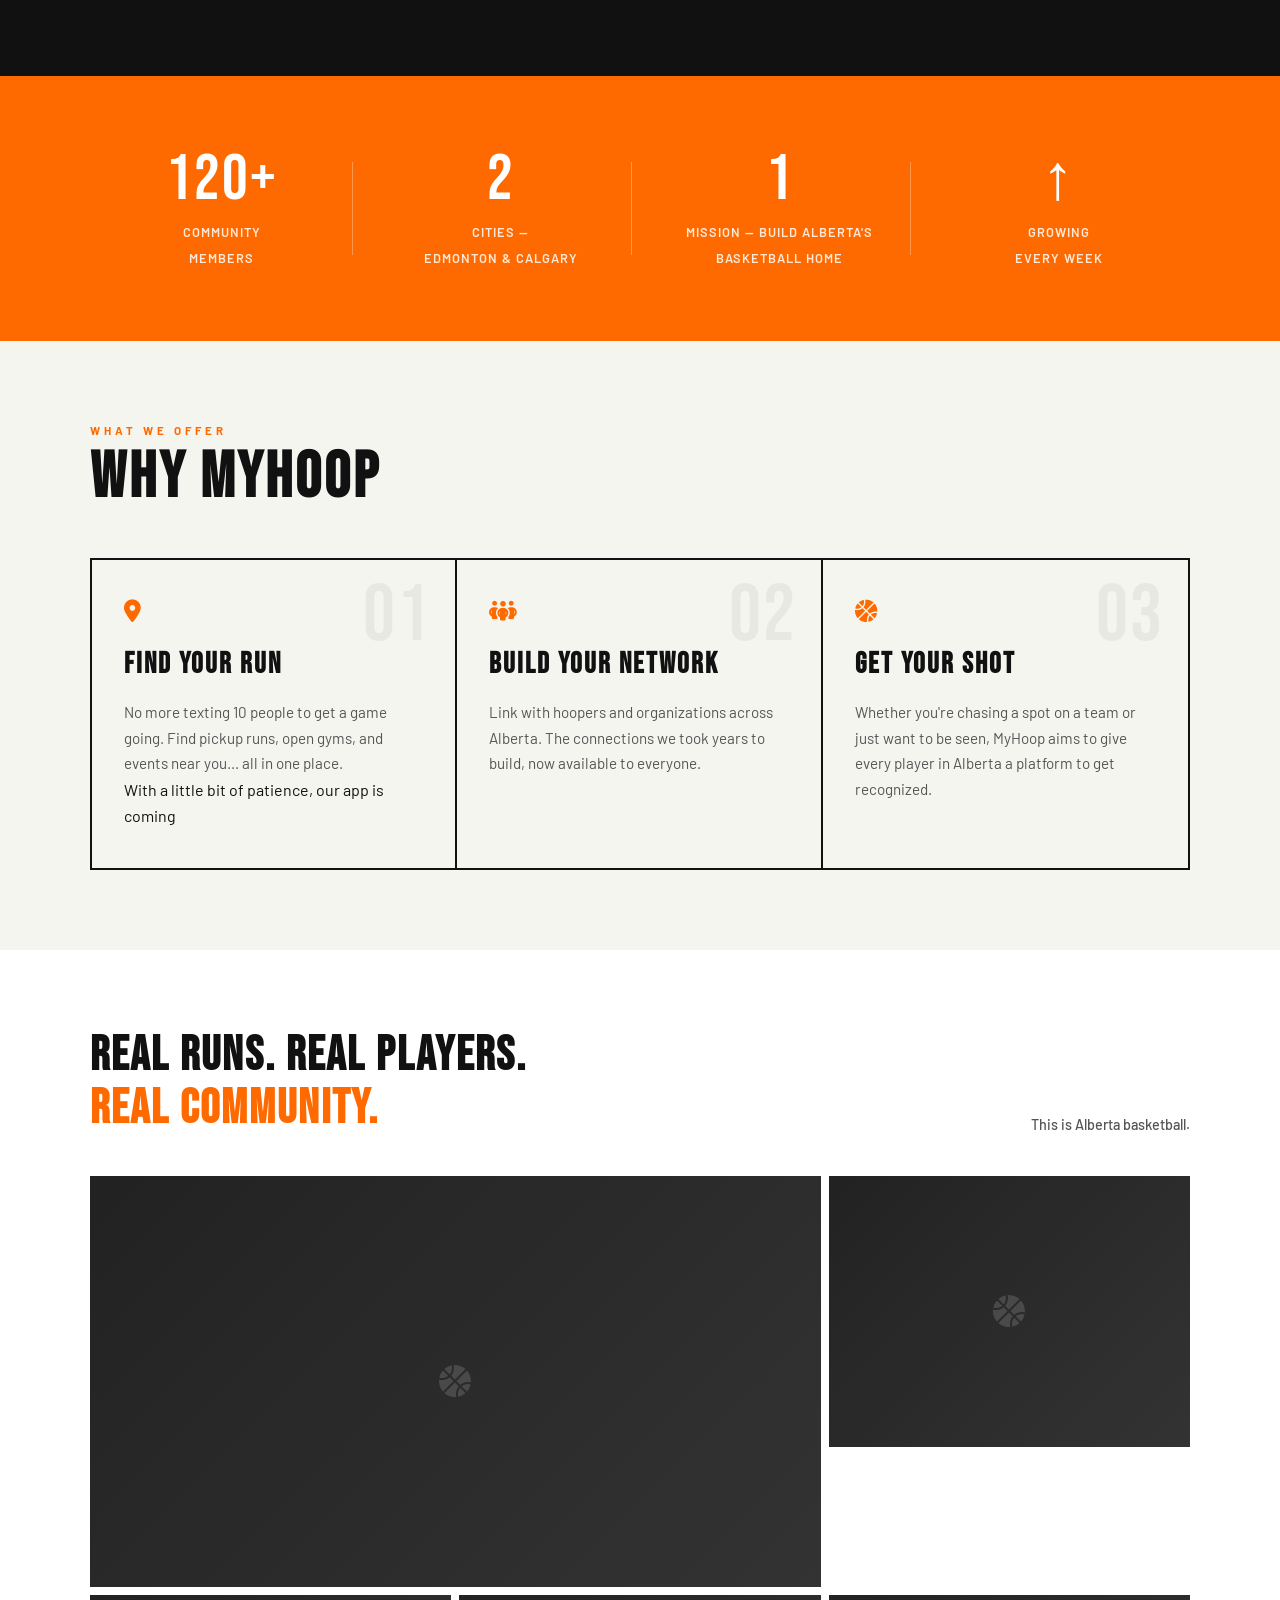
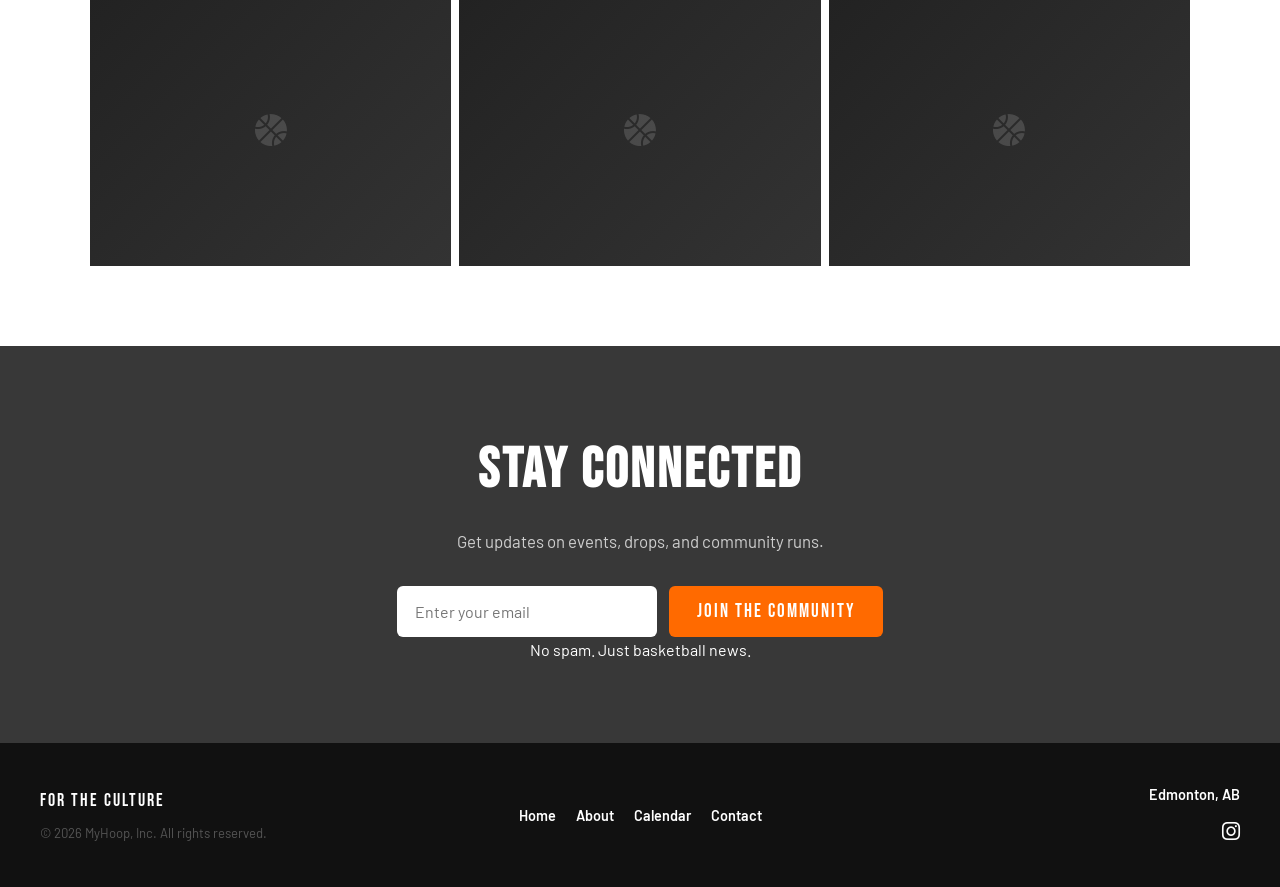
==== commit ac63c0f5: "feat: feat: wire frontend to backend API and remove mock-data.js" ====
--- a/public/index.html
+++ b/public/index.html
@@ -128,7 +128,7 @@
           <img src="images/index/home4.JPG" alt="Community" onerror="this.parentElement.innerHTML='<div class=\'photo-placeholder\'><i class=\'fa-solid fa-basketball\'></i></div>'">
         </div>
         <div class="photo-slot">
-          <img src="images/index/home5.jpg" alt="Community" onerror="this.parentElement.innerHTML='<div class=\'photo-placeholder\'><i class=\'fa-solid fa-basketball\'></i></div>'">
+          <img src="images/index/home5.JPG" alt="Community" onerror="this.parentElement.innerHTML='<div class=\'photo-placeholder\'><i class=\'fa-solid fa-basketball\'></i></div>'">
         </div>
       </div>
     </div>
--- a/public/css/components/navbar.css
+++ b/public/css/components/navbar.css
@@ -1,4 +1,8 @@
 /* ── NAVBAR ──────────────────────────────────────────────── */
+/* ═══════════════════════════════════════════════════════════
+   Used on: Every html
+   ═══════════════════════════════════════════════════════════ */
+
 .navbar {
     width: 100%;
     height: 65px;
--- a/public/css/components/footer.css
+++ b/public/css/components/footer.css
@@ -1,4 +1,8 @@
 /* ── FOOTER ──────────────────────────────────────────────── */
+/* ═══════════════════════════════════════════════════════════
+   Used on: Every html
+   ═══════════════════════════════════════════════════════════ */
+
 
    .site-footer {
     background: var(--black);
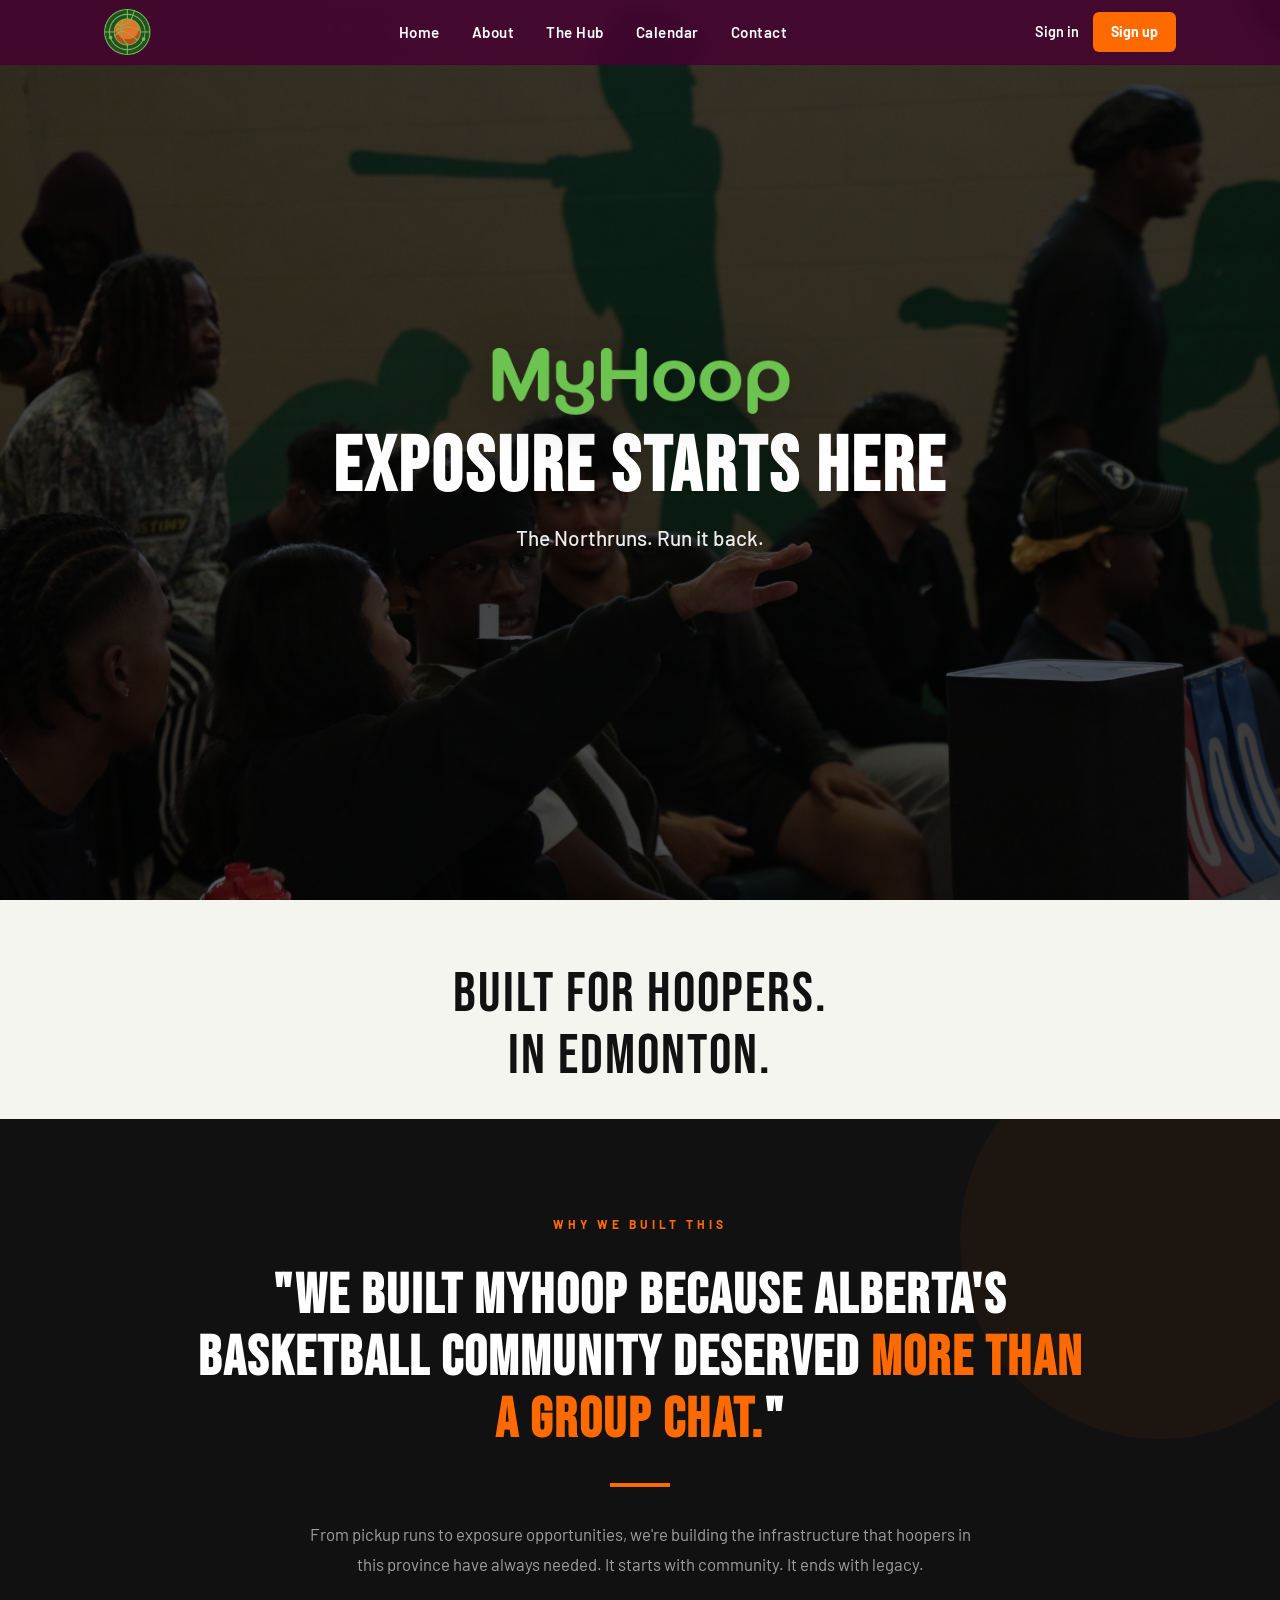
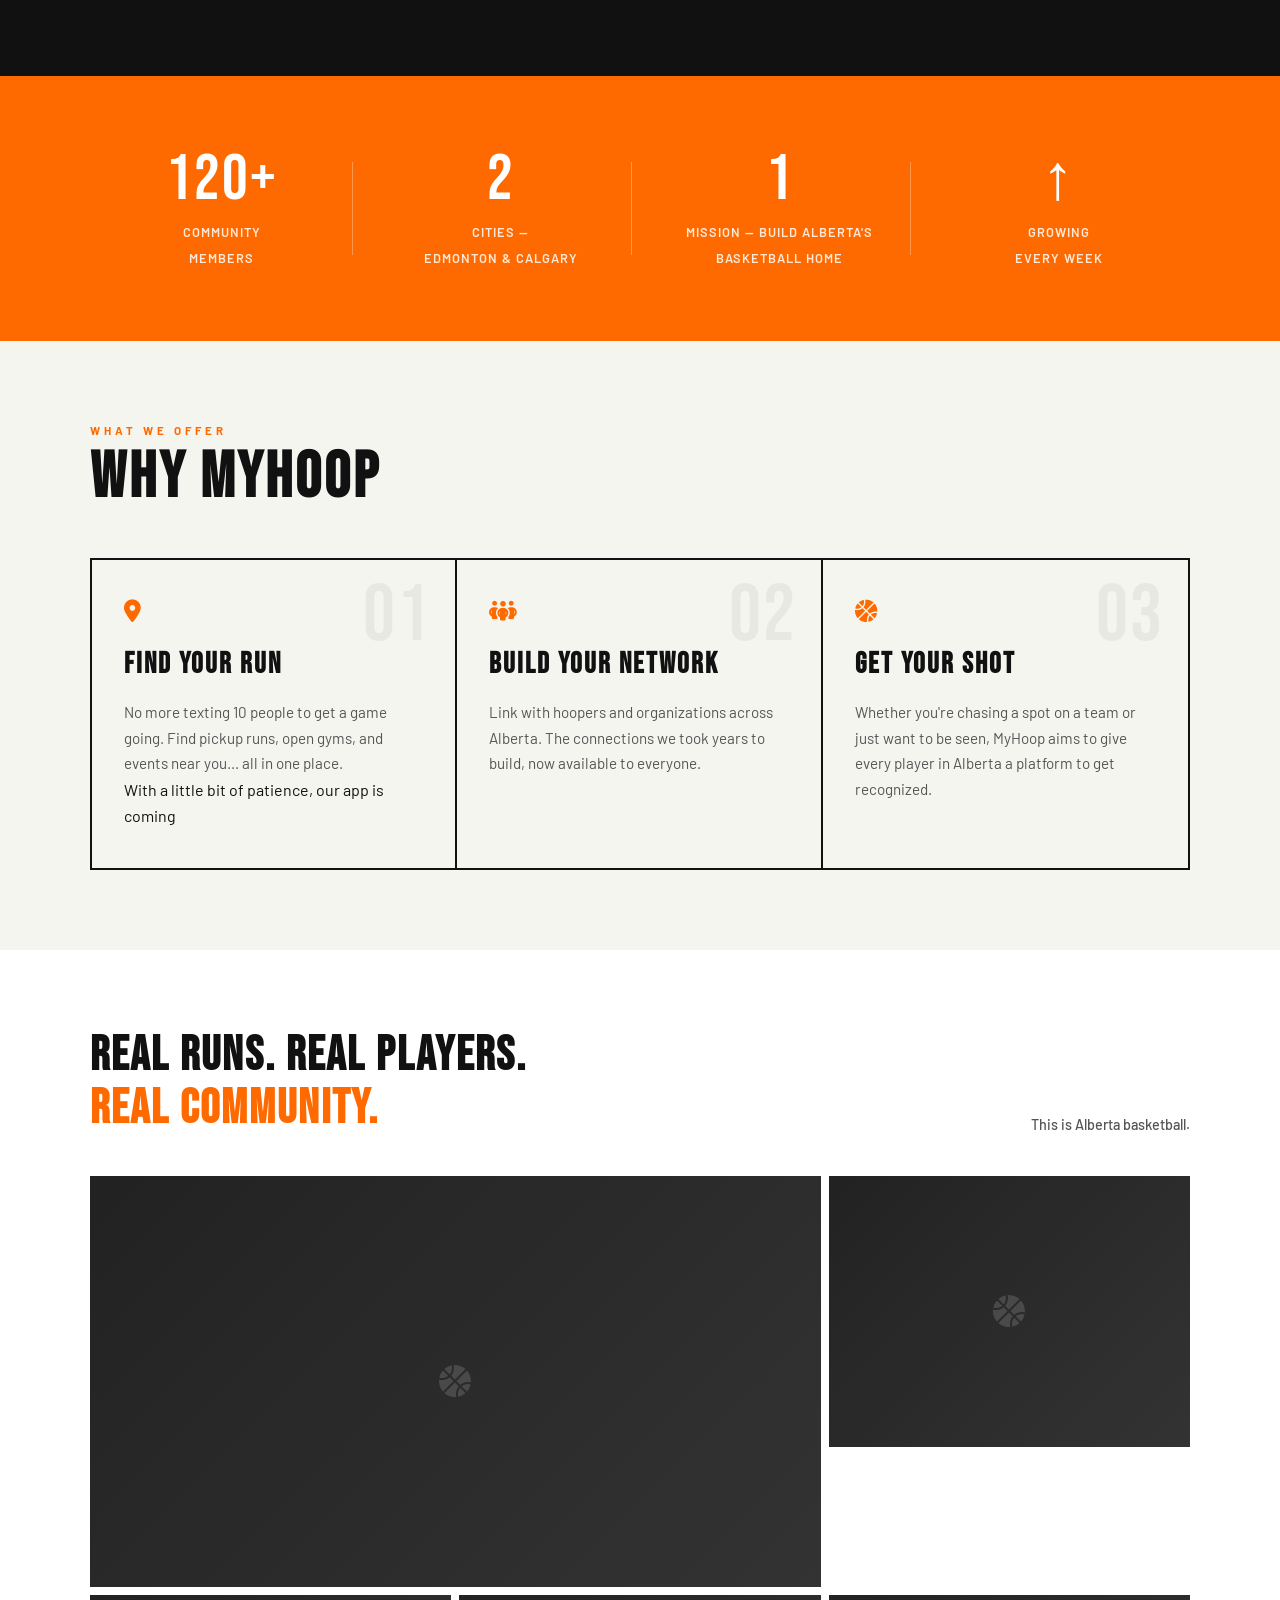
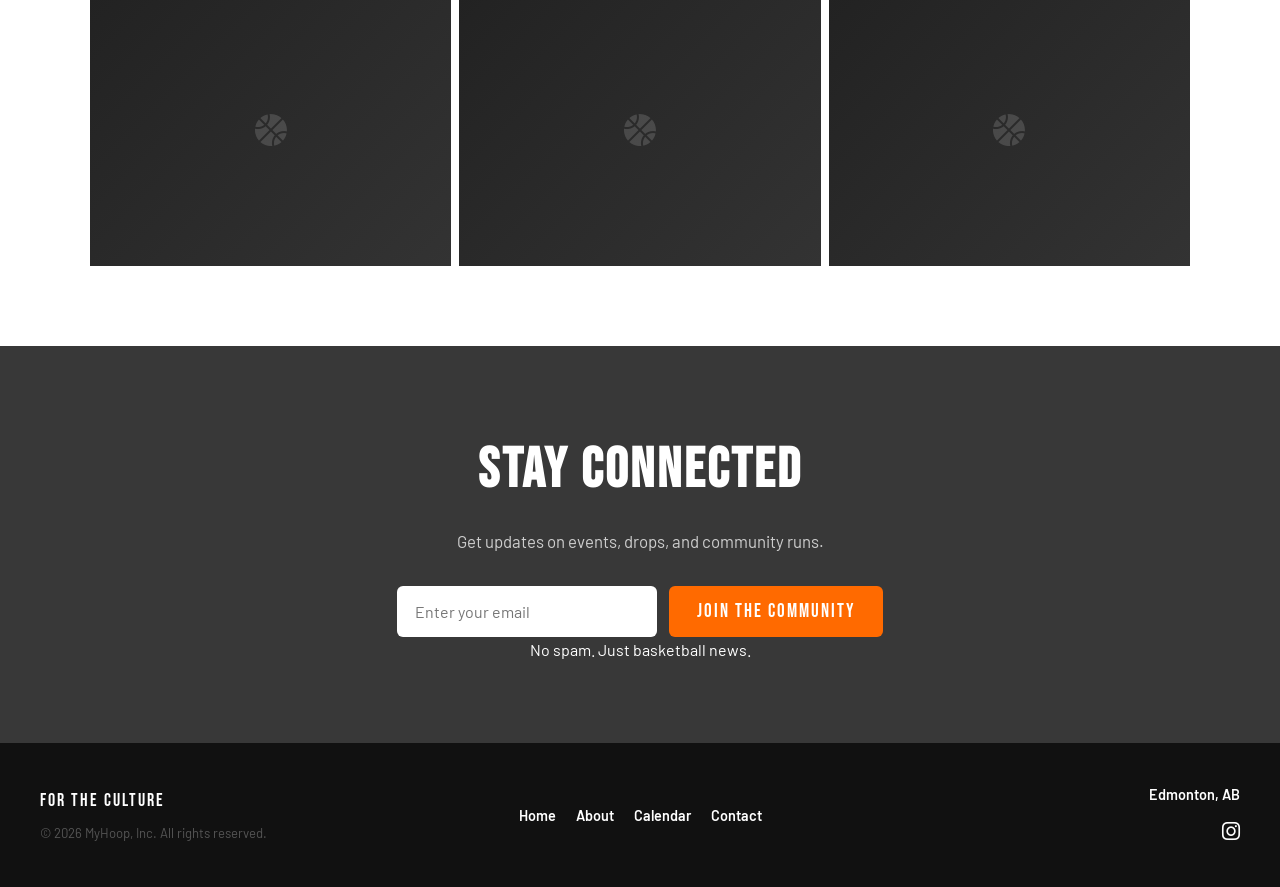
==== commit 712a007f: "feat: integrate authentication, player pages, and navbar unification* Unify navigation bar across al" ====
--- a/public/index.html
+++ b/public/index.html
@@ -10,6 +10,7 @@
 
   <link rel="stylesheet" href="css/global.css" />
   <link rel="stylesheet" href="css/components/navbar.css" />
+  <link rel="stylesheet" href="css/components/nav-auth.css" />
   <link rel="stylesheet" href="css/components/hero.css" />
   <link rel="stylesheet" href="css/components/footer.css" />
   <link rel="stylesheet" href="css/components/cta.css" />
@@ -142,6 +143,7 @@
 
   <script src="js/components/footer.js"></script>
   <script src="js/components/navbar.js"></script>
+  <script type="module" src="js/components/nav-auth.js"></script>
   <script src="js/components/cta.js"></script>
   <script src="js/subscribe.js"></script>
   <script>
--- a/public/css/components/nav-auth.css
+++ b/public/css/components/nav-auth.css
@@ -0,0 +1,65 @@
+/* ── NAV AUTH ────────────────────────────────────────────── */
+/* ═══════════════════════════════════════════════════════════
+   COMPONENTS / NAV-AUTH.CSS
+   Extends navbar.css with the signed-out / signed-in states.
+   Kept separate since navbar.css is a shared file used by
+   pages that may not need auth controls.
+   ═══════════════════════════════════════════════════════════ */
+
+   .nav-auth {
+    display: flex;
+    align-items: center;
+    gap: 14px;
+  }
+  
+  .nav-auth a.nav-signin {
+    text-decoration: none;
+    color: var(--white);
+    font-family: var(--font-body);
+    font-weight: 600;
+    font-size: 0.9rem;
+  }
+  
+  .nav-auth a.nav-signin:hover { color: var(--orange); }
+  
+  .nav-auth a.nav-signup {
+    text-decoration: none;
+    font-family: var(--font-body);
+    font-weight: 700;
+    font-size: 0.88rem;
+    color: var(--white);
+    background: var(--orange);
+    padding: 9px 18px;
+    border-radius: 6px;
+    transition: opacity 0.2s ease;
+  }
+  
+  .nav-auth a.nav-signup:hover { opacity: 0.9; }
+  
+  .nav-profile {
+    display: flex;
+    align-items: center;
+    gap: 8px;
+    text-decoration: none;
+    color: var(--white);
+    font-family: var(--font-body);
+    font-weight: 600;
+    font-size: 0.88rem;
+  }
+  
+  .nav-profile .avatar {
+    width: 32px;
+    height: 32px;
+    border-radius: 50%;
+    background: var(--orange);
+    color: var(--white);
+    display: flex;
+    align-items: center;
+    justify-content: center;
+    font-family: var(--font-display);
+    font-size: 0.95rem;
+  }
+  
+  @media (max-width: 900px) {
+    .nav-auth { display: none; }
+  }
